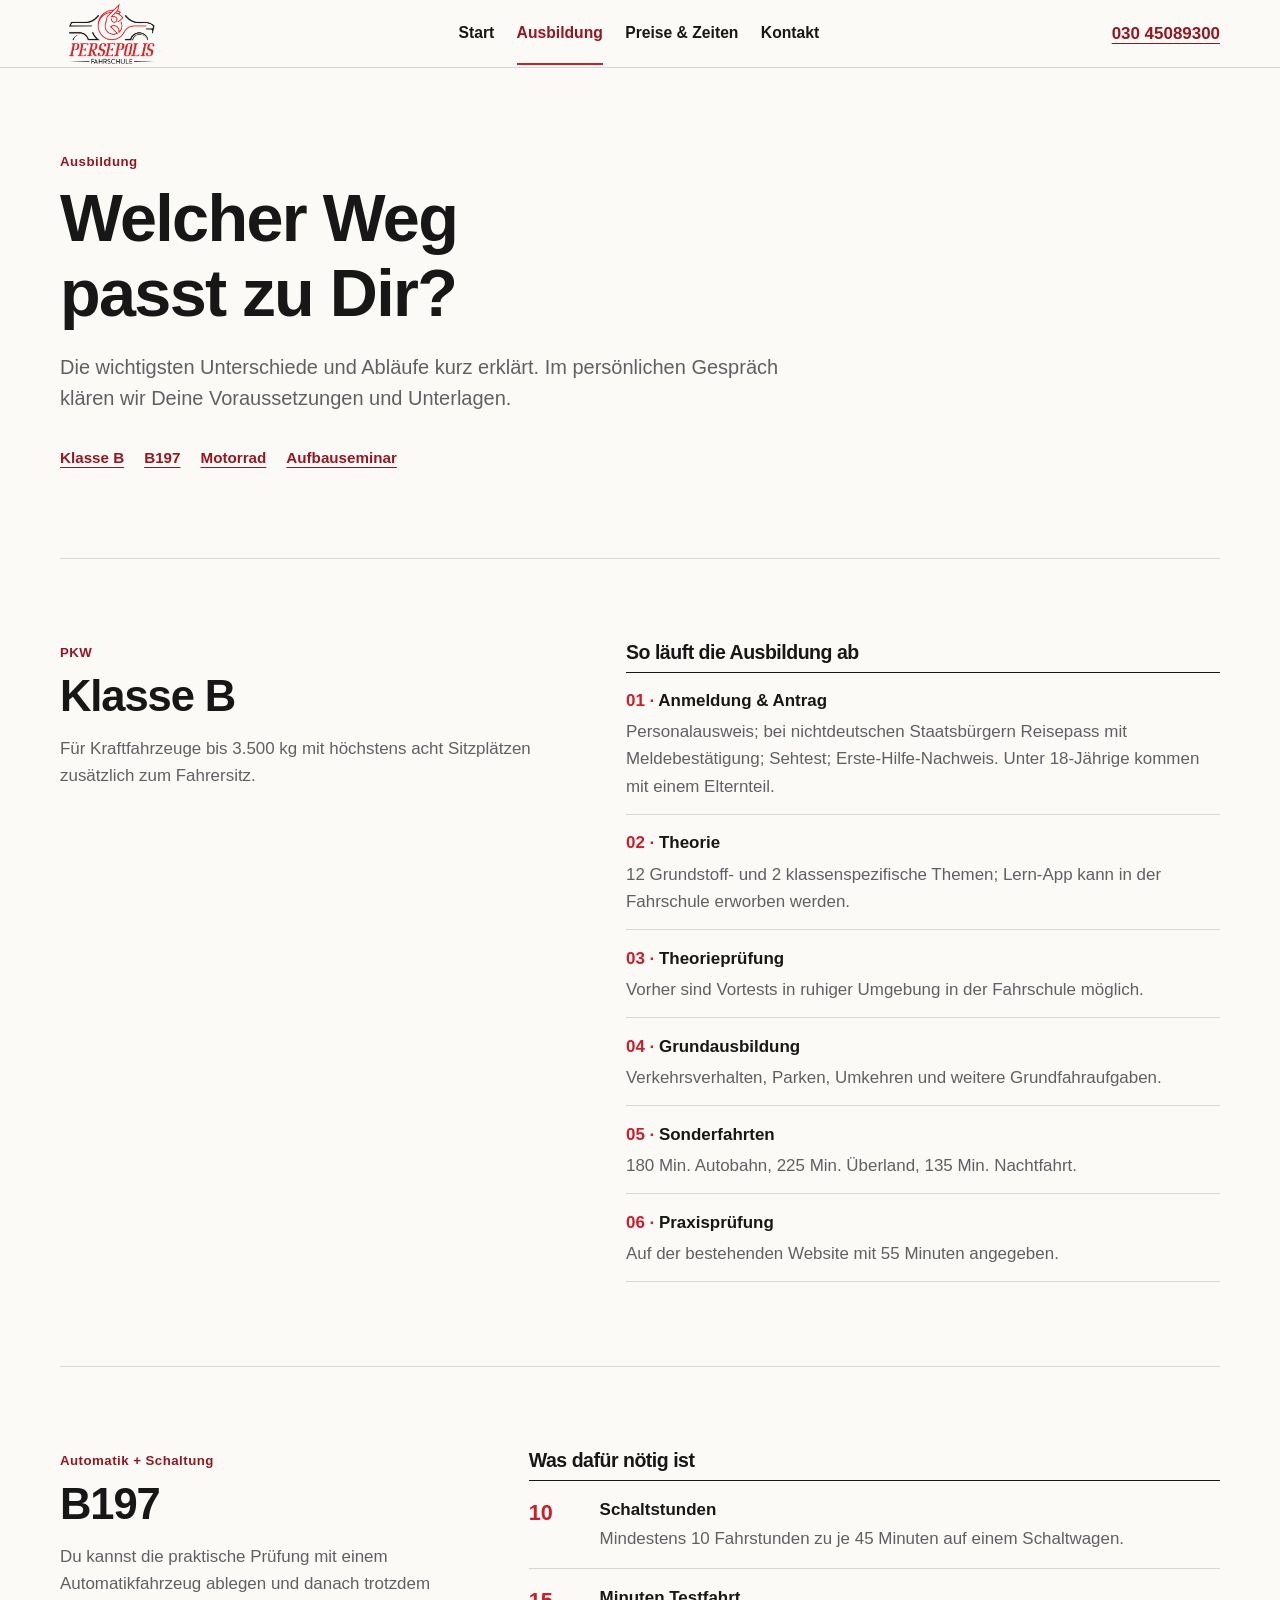
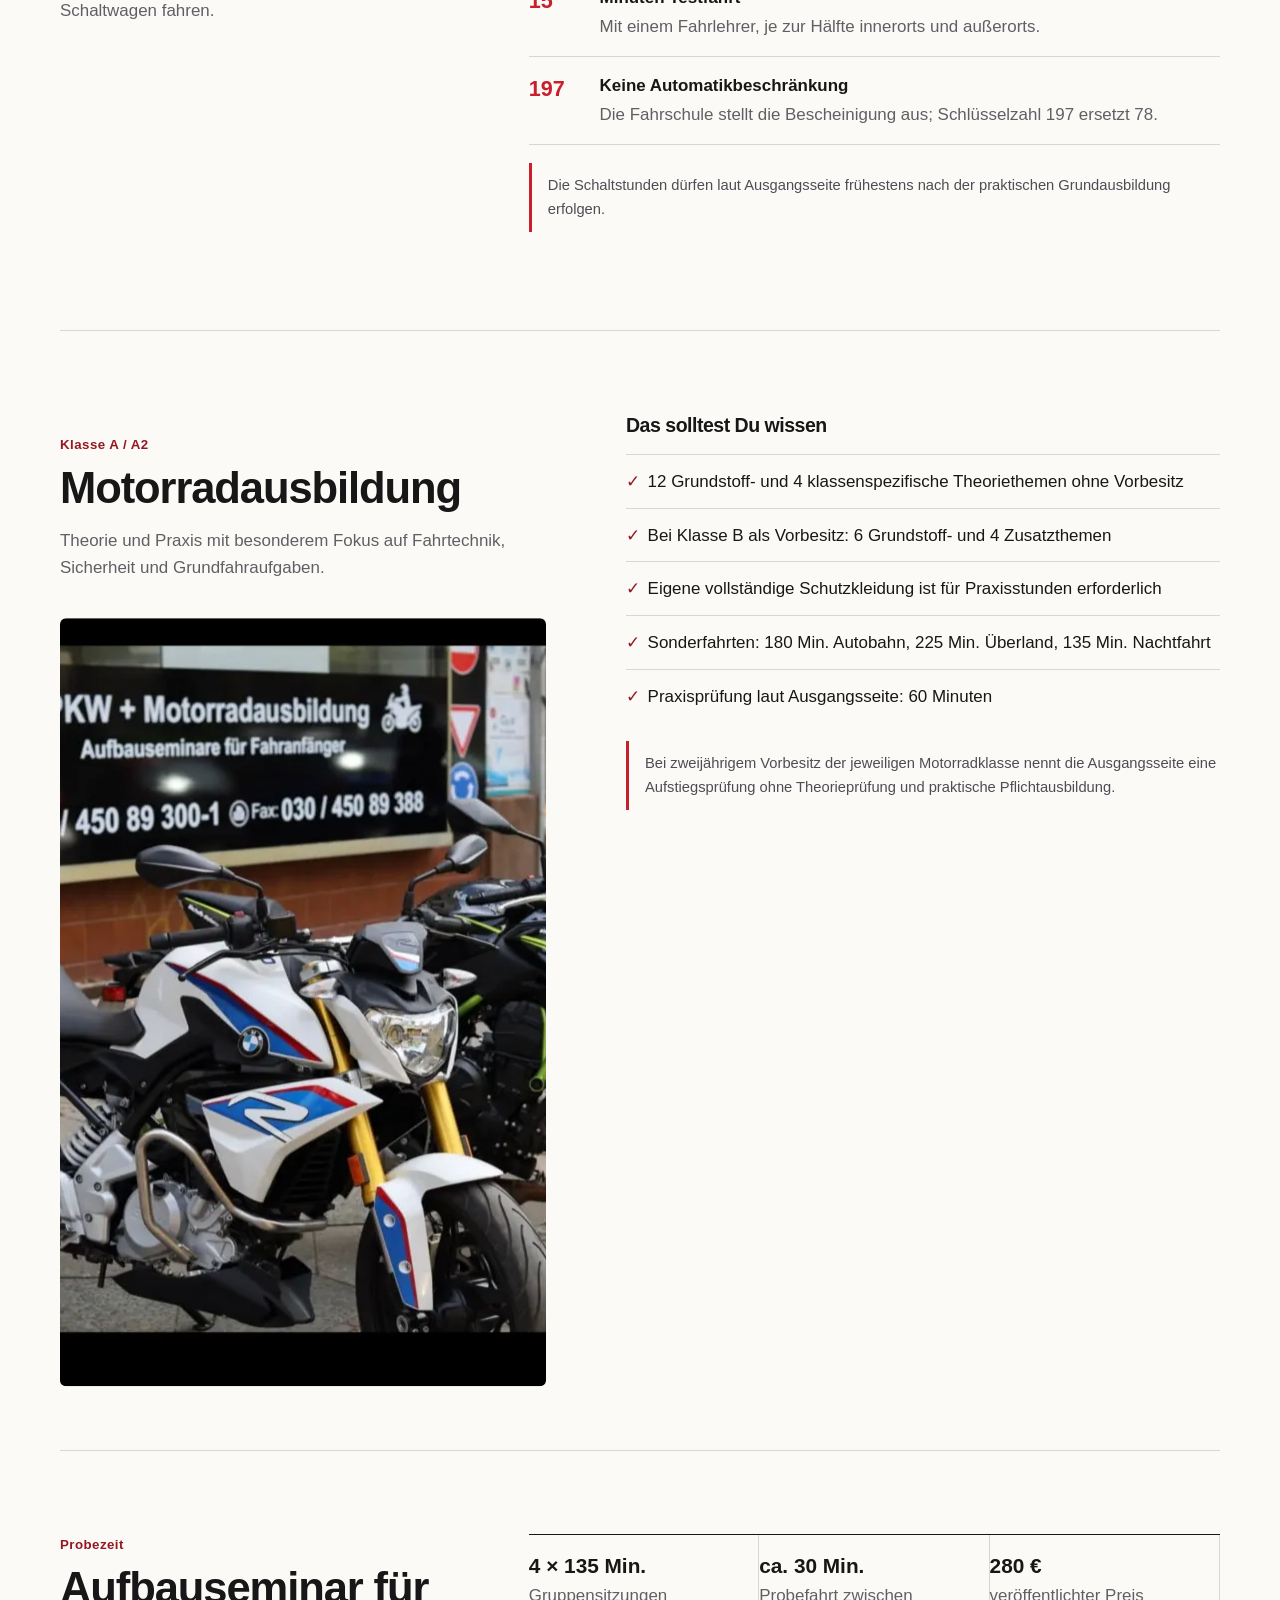
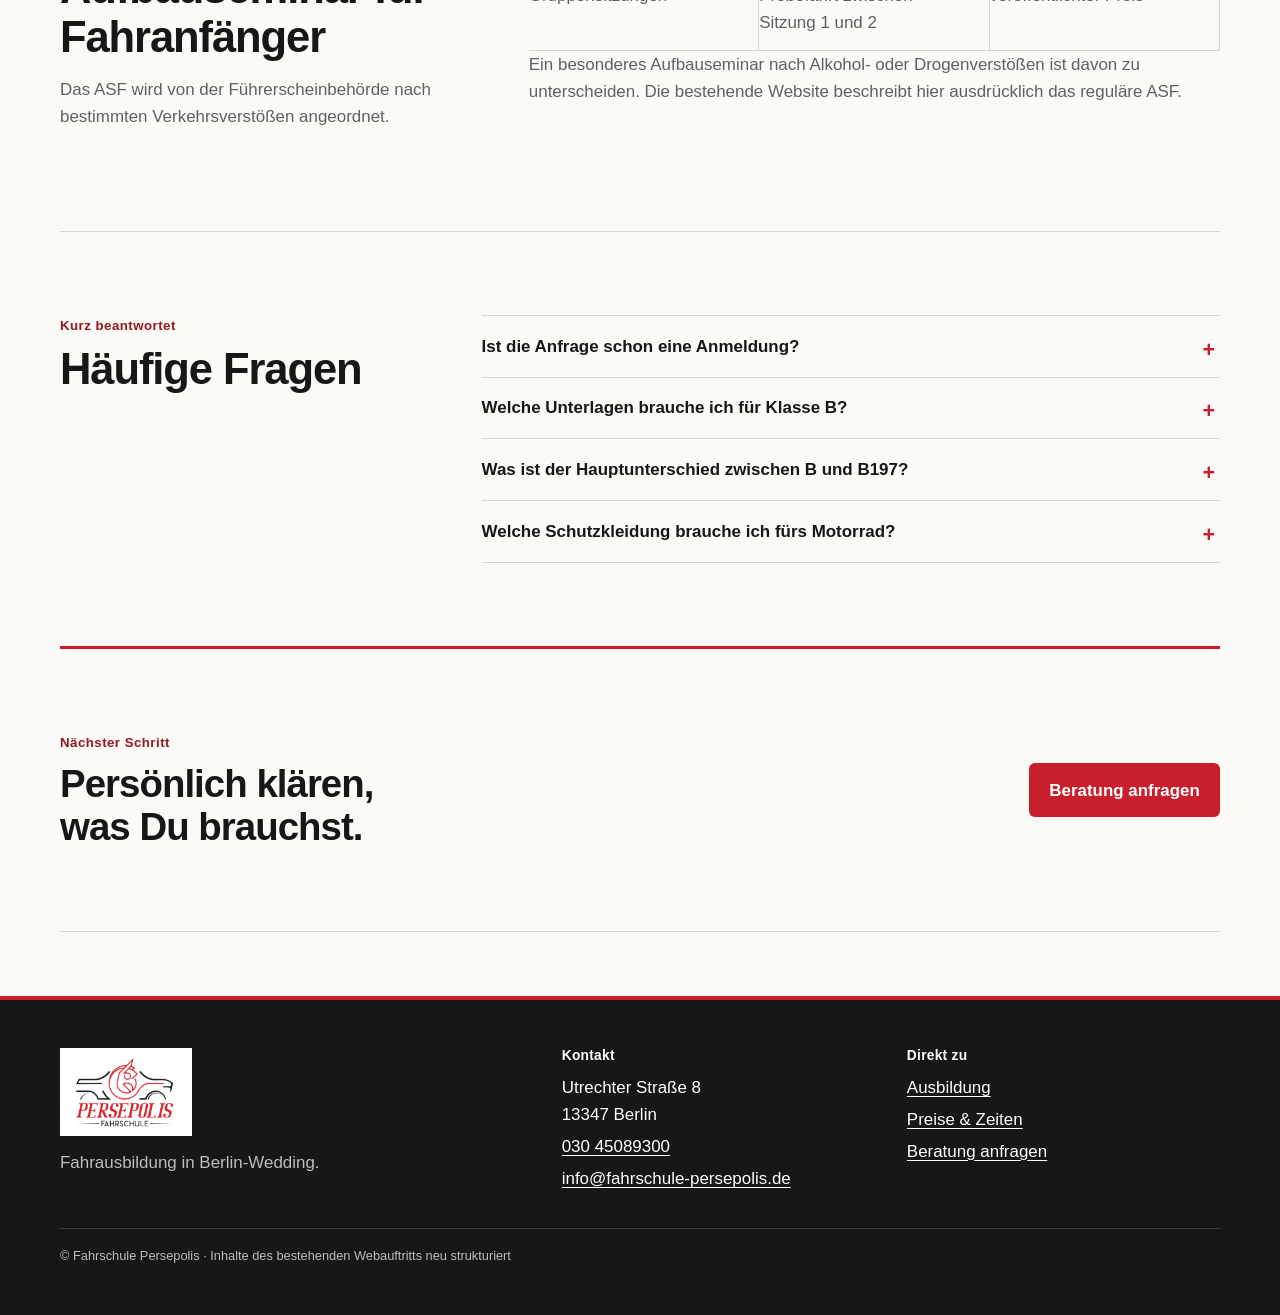
==== angebote.html @ 80198fd5 "Redesign Fahrschule Persepolis website" ====
<!doctype html>
<html lang="de">
<head>
  <meta charset="utf-8"><meta name="viewport" content="width=device-width, initial-scale=1"><meta name="description" content="Ausbildung der Fahrschule Persepolis: Klasse B, B197, Motorrad und Aufbauseminar."><title>Ausbildung | Fahrschule Persepolis</title>
  <link rel="icon" type="image/svg+xml" href="data:image/svg+xml,%3Csvg xmlns='http://www.w3.org/2000/svg' viewBox='0 0 64 64'%3E%3Crect width='64' height='64' rx='14' fill='%23e4212d'/%3E%3Cpath d='M13 38h38l-5-14H21l-8 14Zm5 0v8m28-8v8' fill='none' stroke='white' stroke-width='5' stroke-linecap='round'/%3E%3C/svg%3E"><link rel="stylesheet" href="styles.css"><script src="script.js" defer></script>
</head>
<body><a class="skip-link" href="#main">Zum Inhalt springen</a>
  <header class="site-header"><div class="nav-wrap"><a class="brand" href="index.html" aria-label="Startseite"><img src="assets/logo.png" alt="Fahrschule Persepolis"></a><button class="menu-button" type="button" aria-expanded="false" aria-controls="site-nav"><span>Menü</span><span class="menu-icon" aria-hidden="true"></span></button><nav id="site-nav" class="site-nav" aria-label="Hauptnavigation"><a href="index.html">Start</a><a aria-current="page" href="angebote.html">Ausbildung</a><a href="preise.html">Preise & Zeiten</a><a href="kontakt.html">Kontakt</a></nav><a class="header-call" href="tel:+493045089300">030 45089300</a></div></header>
  <main id="main">
    <section class="page-hero section"><p class="eyebrow">Ausbildung</p><h1>Welcher Weg passt zu Dir?</h1><p class="lead">Die wichtigsten Unterschiede und Abläufe kurz erklärt. Im persönlichen Gespräch klären wir Deine Voraussetzungen und Unterlagen.</p><nav class="anchor-nav" aria-label="Bereiche auf dieser Seite"><a href="#klasse-b">Klasse B</a><a href="#b197">B197</a><a href="#motorrad">Motorrad</a><a href="#asf">Aufbauseminar</a></nav></section>

    <section class="section service-section" id="klasse-b">
      <div class="service-title"><p class="eyebrow">PKW</p><h2>Klasse B</h2><p>Für Kraftfahrzeuge bis 3.500 kg mit höchstens acht Sitzplätzen zusätzlich zum Fahrersitz.</p></div>
      <div class="service-body"><h3>So läuft die Ausbildung ab</h3><ol class="detail-steps"><li><strong>Anmeldung & Antrag</strong><span>Personalausweis; bei nichtdeutschen Staatsbürgern Reisepass mit Meldebestätigung; Sehtest; Erste-Hilfe-Nachweis. Unter 18-Jährige kommen mit einem Elternteil.</span></li><li><strong>Theorie</strong><span>12 Grundstoff- und 2 klassenspezifische Themen; Lern-App kann in der Fahrschule erworben werden.</span></li><li><strong>Theorieprüfung</strong><span>Vorher sind Vortests in ruhiger Umgebung in der Fahrschule möglich.</span></li><li><strong>Grundausbildung</strong><span>Verkehrsverhalten, Parken, Umkehren und weitere Grundfahraufgaben.</span></li><li><strong>Sonderfahrten</strong><span>180 Min. Autobahn, 225 Min. Überland, 135 Min. Nachtfahrt.</span></li><li><strong>Praxisprüfung</strong><span>Auf der bestehenden Website mit 55 Minuten angegeben.</span></li></ol></div>
    </section>

    <section class="section service-section alt" id="b197">
      <div class="service-title"><p class="eyebrow">Automatik + Schaltung</p><h2>B197</h2><p>Du kannst die praktische Prüfung mit einem Automatikfahrzeug ablegen und danach trotzdem Schaltwagen fahren.</p></div>
      <div class="service-body"><h3>Was dafür nötig ist</h3><ul class="fact-list"><li><span>10</span><div><strong>Schaltstunden</strong><p>Mindestens 10 Fahrstunden zu je 45 Minuten auf einem Schaltwagen.</p></div></li><li><span>15</span><div><strong>Minuten Testfahrt</strong><p>Mit einem Fahrlehrer, je zur Hälfte innerorts und außerorts.</p></div></li><li><span>197</span><div><strong>Keine Automatikbeschränkung</strong><p>Die Fahrschule stellt die Bescheinigung aus; Schlüsselzahl 197 ersetzt 78.</p></div></li></ul><p class="notice">Die Schaltstunden dürfen laut Ausgangsseite frühestens nach der praktischen Grundausbildung erfolgen.</p></div>
    </section>

    <section class="section service-section" id="motorrad">
      <div class="service-title media-title"><div><p class="eyebrow">Klasse A / A2</p><h2>Motorradausbildung</h2><p>Theorie und Praxis mit besonderem Fokus auf Fahrtechnik, Sicherheit und Grundfahraufgaben.</p></div><img src="assets/motorraeder.webp" alt="Schulungsmotorräder vor der Fahrschule Persepolis" width="768" height="768" loading="lazy"></div>
      <div class="service-body"><h3>Das solltest Du wissen</h3><ul class="check-list large"><li>12 Grundstoff- und 4 klassenspezifische Theoriethemen ohne Vorbesitz</li><li>Bei Klasse B als Vorbesitz: 6 Grundstoff- und 4 Zusatzthemen</li><li>Eigene vollständige Schutzkleidung ist für Praxisstunden erforderlich</li><li>Sonderfahrten: 180 Min. Autobahn, 225 Min. Überland, 135 Min. Nachtfahrt</li><li>Praxisprüfung laut Ausgangsseite: 60 Minuten</li></ul><p class="notice">Bei zweijährigem Vorbesitz der jeweiligen Motorradklasse nennt die Ausgangsseite eine Aufstiegsprüfung ohne Theorieprüfung und praktische Pflichtausbildung.</p></div>
    </section>

    <section class="section service-section alt" id="asf">
      <div class="service-title"><p class="eyebrow">Probezeit</p><h2>Aufbauseminar für Fahranfänger</h2><p>Das ASF wird von der Führerscheinbehörde nach bestimmten Verkehrsverstößen angeordnet.</p></div>
      <div class="service-body"><div class="stat-row"><div><strong>4 × 135 Min.</strong><span>Gruppensitzungen</span></div><div><strong>ca. 30 Min.</strong><span>Probefahrt zwischen Sitzung 1 und 2</span></div><div><strong>280 €</strong><span>veröffentlichter Preis</span></div></div><p>Ein besonderes Aufbauseminar nach Alkohol- oder Drogenverstößen ist davon zu unterscheiden. Die bestehende Website beschreibt hier ausdrücklich das reguläre ASF.</p></div>
    </section>

    <section class="section faq-section" aria-labelledby="faq-title"><div class="section-heading"><p class="eyebrow">Kurz beantwortet</p><h2 id="faq-title">Häufige Fragen</h2></div><div class="faq-list"><details><summary>Ist die Anfrage schon eine Anmeldung?</summary><p>Nein. Über das Formular sendest Du zunächst eine Beratungsanfrage. Für die Anmeldung bittet die Fahrschule laut bestehender Website um einen persönlichen Besuch mit den erforderlichen Unterlagen.</p></details><details><summary>Welche Unterlagen brauche ich für Klasse B?</summary><p>Personalausweis; bei nichtdeutschen Staatsbürgern Reisepass mit Meldebestätigung; Sehtest und Erste-Hilfe-Nachweis. Unter 18-Jährige sollen von einem Elternteil begleitet werden.</p></details><details><summary>Was ist der Hauptunterschied zwischen B und B197?</summary><p>Bei B197 kann die praktische Prüfung auf Automatik stattfinden. Mit den vorgeschriebenen Schaltstunden und der Testfahrt darfst Du danach auch Schaltwagen fahren.</p></details><details><summary>Welche Schutzkleidung brauche ich fürs Motorrad?</summary><p>Helm, Motorradjacke und Motorradhose mit Protektoren, Motorradhandschuhe und Motorradschuhe. Ohne Schutzkleidung findet laut Fahrschule keine praktische Stunde statt.</p></details></div></section>
    <section class="section simple-cta"><div><p class="eyebrow">Nächster Schritt</p><h2>Persönlich klären, was Du brauchst.</h2></div><a class="button button-primary" href="kontakt.html#anfrage">Beratung anfragen</a></section>
  </main>
  <footer class="site-footer"><div class="footer-grid"><div><img src="assets/logo.png" alt="Fahrschule Persepolis"><p>Fahrausbildung in Berlin-Wedding.</p></div><div><h2>Kontakt</h2><address>Utrechter Straße 8<br>13347 Berlin</address><a href="tel:+493045089300">030 45089300</a><a href="mailto:info@fahrschule-persepolis.de">info@fahrschule-persepolis.de</a></div><div><h2>Direkt zu</h2><a href="angebote.html">Ausbildung</a><a href="preise.html">Preise & Zeiten</a><a href="kontakt.html#anfrage">Beratung anfragen</a></div></div><p class="footer-note">© Fahrschule Persepolis · Inhalte des bestehenden Webauftritts neu strukturiert</p></footer><div class="mobile-actions"><a href="tel:+493045089300">Anrufen</a><a href="kontakt.html#anfrage">Anfrage</a></div>
</body></html>
---- styles.css ----
:root {
  --red: #c91f2c;
  --red-dark: #941722;
  --ink: #171717;
  --muted: #606064;
  --line: #d9d7d3;
  --soft: #f5f3ef;
  --warm: #fbfaf7;
  --white: #fff;
  --max: 1160px;
}

* { box-sizing: border-box; }
html { scroll-behavior: smooth; scroll-padding-top: 88px; }
body { margin: 0; color: var(--ink); background: var(--warm); font-family: "Helvetica Neue", Helvetica, Arial, system-ui, sans-serif; font-size: 1.06rem; line-height: 1.6; -webkit-font-smoothing: antialiased; }
img { max-width: 100%; display: block; }
a { color: inherit; }
button, input, select, textarea { font: inherit; }
button, a, input, select, textarea { -webkit-tap-highlight-color: transparent; }
:focus-visible { outline: 3px solid #165fc0; outline-offset: 4px; }
h1, h2, h3, p { margin-top: 0; }
h1, h2, h3 { color: var(--ink); line-height: 1.12; letter-spacing: -.025em; }
h1 { max-width: 13ch; margin-bottom: 1.35rem; font-size: clamp(2.6rem, 5.2vw, 4.65rem); font-weight: 750; }
h2 { margin-bottom: .9rem; font-size: clamp(2rem, 3.4vw, 3.1rem); font-weight: 720; }
h3 { margin-bottom: .5rem; font-size: 1.22rem; font-weight: 720; }
p { color: var(--muted); }
address { font-style: normal; }

.skip-link { position: fixed; top: .5rem; left: .5rem; z-index: 1000; padding: .7rem 1rem; color: #fff; background: var(--ink); transform: translateY(-150%); }
.skip-link:focus { transform: translateY(0); }
.section { width: min(var(--max), calc(100% - 2rem)); margin-inline: auto; padding-block: 4.5rem; }
.compact-section { padding-top: 2.5rem; }
.eyebrow { margin-bottom: .55rem; color: var(--red-dark); font-size: .83rem; font-weight: 750; letter-spacing: .035em; }
.lead { max-width: 65ch; font-size: clamp(1.08rem, 1.6vw, 1.25rem); line-height: 1.58; }
.section-heading { margin-bottom: 1.7rem; }
.section-heading h2 { max-width: 17ch; }
.split-heading { display: grid; gap: .8rem; }
.split-heading > p { max-width: 58ch; align-self: end; }

.site-header { position: sticky; top: 0; z-index: 100; background: rgba(251,250,247,.97); border-bottom: 1px solid var(--line); }
.nav-wrap { width: min(var(--max), calc(100% - 2rem)); min-height: 64px; margin-inline: auto; display: flex; align-items: center; justify-content: space-between; gap: 1rem; }
.brand img { width: 106px; height: auto; }
.menu-button { min-height: 42px; padding: 0 .8rem; display: inline-flex; align-items: center; gap: .6rem; color: var(--ink); background: transparent; border: 1px solid var(--line); border-radius: 4px; font-weight: 700; cursor: pointer; }
.menu-icon, .menu-icon::before, .menu-icon::after { width: 17px; height: 2px; display: block; background: currentColor; content: ""; transition: .2s ease; }
.menu-icon::before { transform: translateY(-5px); }
.menu-icon::after { transform: translateY(3px); }
.menu-button[aria-expanded="true"] .menu-icon { background: transparent; }
.menu-button[aria-expanded="true"] .menu-icon::before { transform: rotate(45deg); }
.menu-button[aria-expanded="true"] .menu-icon::after { transform: rotate(-45deg) translateY(-2px); }
.site-nav { position: absolute; top: 64px; left: 0; right: 0; display: none; padding: .5rem 1rem .8rem; background: var(--warm); border-bottom: 1px solid var(--line); }
.site-nav.is-open { display: grid; }
.site-nav a { min-height: 44px; padding: .65rem 0; display: flex; align-items: center; text-decoration: none; font-size: .98rem; font-weight: 650; border-bottom: 1px solid var(--line); }
.site-nav a:hover, .site-nav a[aria-current="page"] { color: var(--red-dark); }
.header-call { display: none; }

.button { min-height: 48px; padding: .78rem 1.2rem; display: inline-flex; align-items: center; justify-content: center; border: 1px solid transparent; border-radius: 6px; text-decoration: none; font-weight: 750; cursor: pointer; transition: background .18s, border-color .18s; }
.button-primary { color: #fff; background: var(--red); }
.button-primary:hover { background: var(--red-dark); }
.button-secondary { padding-inline: .2rem; background: transparent; border: 0; border-bottom: 1px solid var(--ink); border-radius: 0; }
.button-secondary:hover { color: var(--red-dark); border-color: var(--red-dark); }
.button-light { color: #fff; background: var(--red); }

.hero { padding-top: 3.2rem; padding-bottom: 4rem; display: grid; gap: 2rem; }
.hero-copy { align-self: center; }
.hero-actions { display: flex; flex-wrap: wrap; align-items: center; gap: 1rem; margin: 1.6rem 0 2.15rem; }
.quick-facts { margin: 0; display: grid; border-top: 1px solid var(--line); }
.quick-facts > div { padding: .85rem 0; display: grid; grid-template-columns: 90px 1fr; border-bottom: 1px solid var(--line); }
.quick-facts dt { color: var(--muted); font-size: .76rem; font-weight: 750; }
.quick-facts dd { margin: 0; font-weight: 680; }
.quick-facts small { margin-top: .15rem; display: block; color: var(--muted); font-weight: 450; }
.hero-media { margin: 0; position: relative; }
.hero-media img { width: 100%; height: 100%; min-height: 360px; max-height: 600px; object-fit: cover; border-radius: 6px; }
.hero-media figcaption { margin-top: .55rem; color: var(--muted); font-size: .82rem; }

.offer-grid { display: grid; border-top: 1px solid var(--ink); }
.offer-card { min-height: 190px; padding: 1.25rem 0; display: grid; grid-template-columns: 52px 1fr; grid-template-rows: auto 1fr auto; column-gap: 1rem; color: var(--ink); border-bottom: 1px solid var(--line); text-decoration: none; }
.offer-card:hover h3, .offer-card:hover .text-link { color: var(--red-dark); }
.offer-card.featured { background: transparent; }
.offer-index { grid-row: 1 / 4; color: var(--red); font-size: 1.15rem; font-weight: 800; }
.offer-card h3 { margin-top: -.1rem; }
.offer-card p { max-width: 31ch; margin-bottom: 1.1rem; }
.text-link { width: fit-content; font-size: .92rem; font-weight: 700; text-decoration: underline; text-underline-offset: 4px; }

.process-section { border-top: 1px solid var(--line); }
.process-list { padding: 0; margin: 0 0 1.7rem; display: grid; list-style: none; border-top: 1px solid var(--ink); }
.process-list li { padding: 1.25rem 0; display: grid; grid-template-columns: 48px 1fr; gap: .75rem; border-bottom: 1px solid var(--line); }
.process-list li > span { color: var(--red); font-size: .92rem; font-weight: 800; }
.process-list h3 { margin-bottom: .3rem; }
.process-list p { max-width: 35ch; margin: 0; }
.inline-button { display: inline-flex; font-weight: 700; text-underline-offset: 5px; }

.compare-section { display: grid; gap: 2rem; border-top: 1px solid var(--ink); border-bottom: 1px solid var(--line); }
.compare-intro h2 { max-width: 13ch; }
.compare-cards { display: grid; border-top: 1px solid var(--line); }
.compare-cards article { padding: 1.25rem 0; border-bottom: 1px solid var(--line); }
.compare-cards article + article { border-top: 2px solid var(--red); }
.pill { margin-bottom: .8rem; color: var(--ink); font-size: .83rem; font-weight: 800; }
.pill.red { color: var(--red-dark); }
.check-list { padding: 0; margin: 1.1rem 0 0; list-style: none; }
.check-list li { position: relative; padding: .55rem 0 .55rem 1.35rem; border-top: 1px solid var(--line); }
.check-list li::before { content: "✓"; position: absolute; left: 0; color: var(--red-dark); font-weight: 800; }

.info-band { margin-bottom: 4rem; padding-top: 2.4rem; padding-bottom: 2.4rem; display: grid; gap: 1.5rem; border-top: 3px solid var(--red); border-bottom: 1px solid var(--line); }
.info-band h2 { max-width: 13ch; }
.info-band p { max-width: 48ch; }
.schedule-preview div { padding: .3rem 0 .8rem; border-bottom: 1px solid var(--line); }
.schedule-preview span, .schedule-preview small { display: block; color: var(--muted); }
.schedule-preview strong { display: block; font-size: 1.3rem; }

.page-hero { padding-top: 3.4rem; padding-bottom: 2.6rem; border-bottom: 1px solid var(--line); }
.page-hero h1 { max-width: 15ch; }
.anchor-nav { display: flex; flex-wrap: wrap; gap: .3rem 1.25rem; margin-top: 1.7rem; }
.anchor-nav a { padding: .25rem 0; color: var(--red-dark); font-size: .95rem; font-weight: 680; text-decoration: underline; text-underline-offset: 4px; }
.service-section { display: grid; gap: 2rem; border-bottom: 1px solid var(--line); }
.service-section.alt { width: min(var(--max), calc(100% - 2rem)); background: transparent; border-bottom: 1px solid var(--line); }
.service-title > p:not(.eyebrow), .media-title p { max-width: 52ch; }
.service-body { min-width: 0; }
.detail-steps { padding: 0; margin: 0; list-style: none; counter-reset: steps; border-top: 1px solid var(--ink); }
.detail-steps li { padding: .9rem 0; display: grid; gap: .25rem; border-bottom: 1px solid var(--line); counter-increment: steps; }
.detail-steps strong::before { content: counter(steps, decimal-leading-zero) " · "; color: var(--red); }
.detail-steps span { color: var(--muted); }
.fact-list { padding: 0; margin: 0; list-style: none; border-top: 1px solid var(--ink); }
.fact-list li { padding: .95rem 0; display: grid; grid-template-columns: 58px 1fr; gap: .8rem; border-bottom: 1px solid var(--line); }
.fact-list li > span { color: var(--red); font-size: 1.35rem; font-weight: 800; }
.fact-list p { margin: .15rem 0 0; }
.notice { padding: .7rem 0 .7rem 1rem; margin-top: 1.15rem; color: #4d4d53; border-left: 3px solid var(--red); font-size: .92rem; }
.media-title { display: grid; gap: 1.25rem; }
.media-title img { width: 100%; max-width: 520px; aspect-ratio: 4 / 3; object-fit: cover; border-radius: 6px; }
.check-list.large li { padding-top: .8rem; padding-bottom: .8rem; }
.stat-row { display: grid; border-top: 1px solid var(--ink); }
.stat-row > div { padding: .85rem 0; border-bottom: 1px solid var(--line); }
.stat-row strong, .stat-row span { display: block; }
.stat-row strong { font-size: 1.3rem; }
.stat-row span { color: var(--muted); }
.faq-section { display: grid; gap: 1.5rem; }
.faq-list details { border-top: 1px solid var(--line); }
.faq-list details:last-child { border-bottom: 1px solid var(--line); }
.faq-list summary { padding: 1.05rem 2.2rem 1.05rem 0; position: relative; cursor: pointer; font-weight: 720; list-style: none; }
.faq-list summary::-webkit-details-marker { display: none; }
.faq-list summary::after { content: "+"; position: absolute; right: .3rem; color: var(--red); font-size: 1.35rem; }
.faq-list details[open] summary::after { content: "–"; }
.faq-list details p { max-width: 65ch; padding: 0 0 1.05rem; margin: 0; }
.simple-cta { margin-bottom: 4rem; padding-top: 2.3rem; padding-bottom: 2.3rem; display: flex; flex-direction: column; align-items: flex-start; gap: 1rem; border-top: 3px solid var(--red); border-bottom: 1px solid var(--line); }
.simple-cta h2 { max-width: 16ch; margin-bottom: 0; font-size: clamp(1.8rem, 3vw, 2.65rem); }

.verification-banner { margin-top: 1.6rem; padding: 1rem 0 1rem 1rem; display: grid; gap: .25rem; color: #4c3512; border-left: 3px solid #bd8123; }
.verification-banner span { color: #684f27; }
.price-table { border-top: 1px solid var(--ink); }
.price-row { padding: .9rem 0; display: grid; gap: .55rem; border-bottom: 1px solid var(--line); }
.price-row > span { display: flex; justify-content: space-between; gap: 1rem; }
.price-row > span::before { content: attr(data-label); color: var(--muted); font-size: .74rem; font-weight: 700; }
.price-row > span:first-child { display: block; }
.price-row > span:first-child::before { display: none; }
.price-row strong, .price-row small { display: block; }
.price-row small { color: var(--muted); }
.price-head { display: none; }
.external-fees { width: 100%; max-width: none; padding-inline: max(1rem, calc((100% - var(--max)) / 2)); color: #fff; background: #202020; }
.external-fees h2, .external-fees h3 { color: #fff; }
.external-fees p { color: #c5c5c5; }
.fee-grid { display: grid; border-top: 1px solid #5b5b5b; }
.fee-grid article { padding: 1.05rem 0; border-bottom: 1px solid #4b4b4b; }
.fee-grid span { color: #b7b7b7; font-size: .78rem; font-weight: 700; }
.fee-grid h3 { margin: .4rem 0 1rem; font-size: 1.03rem; letter-spacing: -.01em; }
.fee-grid strong { font-size: 1.5rem; }
.schedule-grid { display: grid; gap: 2rem; }
.schedule-grid article { border-top: 1px solid var(--ink); }
.schedule-grid dl { margin: 0; }
.schedule-grid dl div { padding: .65rem 0; display: flex; justify-content: space-between; gap: 1rem; border-bottom: 1px solid var(--line); }
.schedule-grid dt { font-weight: 680; }
.schedule-grid dd { margin: 0; color: var(--muted); }

.contact-layout { display: grid; gap: 3rem; }
.contact-details h2 { max-width: 13ch; }
.contact-card { padding: .9rem 0; display: grid; gap: .2rem; border-top: 1px solid var(--line); }
.contact-card > span { color: var(--muted); font-size: .76rem; font-weight: 700; }
.contact-card a { width: fit-content; font-weight: 680; text-underline-offset: 4px; }
.contact-card small { color: var(--muted); }
.contact-big { font-size: 1.25rem; }
.contact-image { margin-top: 1.15rem; width: 100%; aspect-ratio: 3 / 2; object-fit: cover; border-radius: 6px; }
.form-panel { padding: 1.5rem; background: var(--soft); border-top: 3px solid var(--red); }
.form-panel > p:not(.eyebrow) { max-width: 52ch; }
.form-field { margin-bottom: .9rem; }
.form-field label { margin-bottom: .3rem; display: block; font-weight: 680; }
.form-field label span { color: var(--muted); font-weight: 450; }
.form-field input, .form-field select, .form-field textarea { width: 100%; min-height: 48px; padding: .75rem .8rem; color: var(--ink); background: #fff; border: 1px solid #aeadab; border-radius: 3px; }
.form-field textarea { resize: vertical; }
.consent { margin: 1rem 0 1.15rem; display: grid; grid-template-columns: 22px 1fr; gap: .6rem; color: var(--muted); font-size: .9rem; }
.consent input { width: 20px; height: 20px; margin: .1rem 0 0; }
.form-panel .button { width: 100%; }
.form-status { min-height: 1.5em; margin: .65rem 0 0; }
.visit-strip { margin-bottom: 4rem; padding-top: 1.5rem; padding-bottom: 1.5rem; display: grid; gap: 1rem; border-top: 1px solid var(--ink); border-bottom: 1px solid var(--line); }
.visit-strip span, .visit-strip strong { display: block; }
.visit-strip span { color: var(--muted); font-size: .78rem; }
.visit-strip a { align-self: center; color: var(--red-dark); font-weight: 700; text-underline-offset: 4px; }

.site-footer { padding: 3rem max(1rem, calc((100% - var(--max)) / 2)) 6.5rem; color: #fff; background: var(--ink); border-top: 4px solid var(--red); }
.site-footer p { color: #bdbdbd; }
.footer-grid { display: grid; gap: 2rem; }
.footer-grid img { width: 132px; margin-bottom: .8rem; padding: .35rem; background: #fff; }
.footer-grid h2 { margin-bottom: .65rem; color: #fff; font-size: .86rem; letter-spacing: .02em; }
.footer-grid a { width: fit-content; margin-top: .3rem; display: block; text-underline-offset: 3px; }
.footer-note { margin: 2.2rem 0 0; padding-top: 1.1rem; border-top: 1px solid #3c3c3c; font-size: .8rem; }
.mobile-actions { position: fixed; z-index: 90; right: .65rem; bottom: .65rem; left: .65rem; display: grid; grid-template-columns: 1fr 1fr; background: var(--ink); border: 1px solid #353535; }
.mobile-actions a { min-height: 48px; display: grid; place-items: center; color: #fff; text-decoration: none; font-weight: 750; }
.mobile-actions a:last-child { background: var(--red); }

@media (min-width: 680px) {
  .section { width: min(var(--max), calc(100% - 3rem)); padding-block: 5.2rem; }
  .nav-wrap { width: min(var(--max), calc(100% - 3rem)); }
  .hero { grid-template-columns: .92fr 1.08fr; gap: 3rem; padding-top: 4rem; }
  .hero-media { margin-top: 2.25rem; margin-bottom: -1rem; }
  .quick-facts { grid-template-columns: repeat(3, 1fr); }
  .quick-facts > div { padding: .9rem 1rem; display: block; border-right: 1px solid var(--line); }
  .quick-facts > div:first-child { padding-left: 0; }
  .quick-facts > div:last-child { border-right: 0; }
  .quick-facts dt { margin-bottom: .35rem; }
  .offer-grid { grid-template-columns: 1fr 1fr; }
  .offer-card { padding: 1.4rem; border-right: 1px solid var(--line); }
  .offer-card:nth-child(even) { border-right: 0; }
  .offer-card.featured { border-top: 3px solid var(--red); padding-top: calc(1.4rem - 2px); }
  .process-list { grid-template-columns: repeat(2, 1fr); column-gap: 2.2rem; }
  .compare-cards { grid-template-columns: 1fr 1fr; }
  .compare-cards article { padding: 1.3rem; }
  .compare-cards article + article { border-top: 0; border-left: 2px solid var(--red); }
  .info-band { grid-template-columns: 1.2fr .8fr; }
  .info-band .button { width: fit-content; }
  .stat-row { grid-template-columns: repeat(3, 1fr); }
  .stat-row > div { padding-right: 1rem; border-right: 1px solid var(--line); }
  .faq-section { grid-template-columns: .7fr 1.3fr; }
  .simple-cta { flex-direction: row; align-items: center; justify-content: space-between; }
  .fee-grid { grid-template-columns: repeat(2, 1fr); column-gap: 2rem; }
  .schedule-grid { grid-template-columns: 1fr 1fr; }
  .contact-layout { grid-template-columns: .85fr 1.15fr; align-items: start; }
  .form-panel { padding: 2rem; }
  .visit-strip { grid-template-columns: 1fr 1fr auto; }
  .footer-grid { grid-template-columns: 1.5fr 1fr 1fr; }
}

@media (min-width: 960px) {
  .menu-button { display: none; }
  .site-nav { position: static; display: flex; gap: 1.4rem; padding: 0; background: transparent; border: 0; }
  .site-nav a { min-height: 64px; padding: 1px 0 0; border: 0; border-bottom: 2px solid transparent; }
  .site-nav a:hover, .site-nav a[aria-current="page"] { border-bottom-color: var(--red); }
  .header-call { display: inline-flex; color: var(--red-dark); text-underline-offset: 4px; font-weight: 750; }
  .hero { min-height: 650px; }
  .split-heading { grid-template-columns: 1.15fr .85fr; }
  .offer-grid { grid-template-columns: repeat(4, 1fr); }
  .offer-card { grid-template-columns: 1fr; grid-template-rows: auto auto 1fr auto; }
  .offer-card:nth-child(even) { border-right: 1px solid var(--line); }
  .offer-card:last-child { border-right: 0; }
  .offer-index { grid-row: auto; margin-bottom: 1.25rem; }
  .process-list { grid-template-columns: repeat(3, 1fr); }
  .compare-section { grid-template-columns: .82fr 1.18fr; align-items: start; gap: 4.5rem; }
  .info-band { grid-template-columns: 1.15fr .85fr auto; align-items: center; }
  .service-section { grid-template-columns: .72fr 1.28fr; gap: 5rem; }
  .service-section:nth-of-type(even) { grid-template-columns: .9fr 1.1fr; }
  .media-title { transform: translateY(1.2rem); }
  .price-row { padding: 0; grid-template-columns: 2fr .8fr .8fr .8fr; gap: 0; }
  .price-row > span { min-height: 70px; padding: .85rem 1rem; align-items: center; justify-content: flex-start; border-right: 1px solid var(--line); }
  .price-row > span:last-child { border-right: 0; }
  .price-row > span::before { display: none; }
  .price-head { display: grid; color: #fff; background: var(--ink); font-weight: 700; }
  .price-head > span { min-height: 50px; }
  .fee-grid { grid-template-columns: repeat(5, 1fr); gap: 0; }
  .fee-grid article { padding-right: 1rem; border-right: 1px solid #4b4b4b; }
  .mobile-actions { display: none; }
  .site-footer { padding-bottom: 3rem; }
}

@media (prefers-reduced-motion: reduce) {
  *, *::before, *::after { scroll-behavior: auto !important; transition-duration: .01ms !important; animation-duration: .01ms !important; }
}
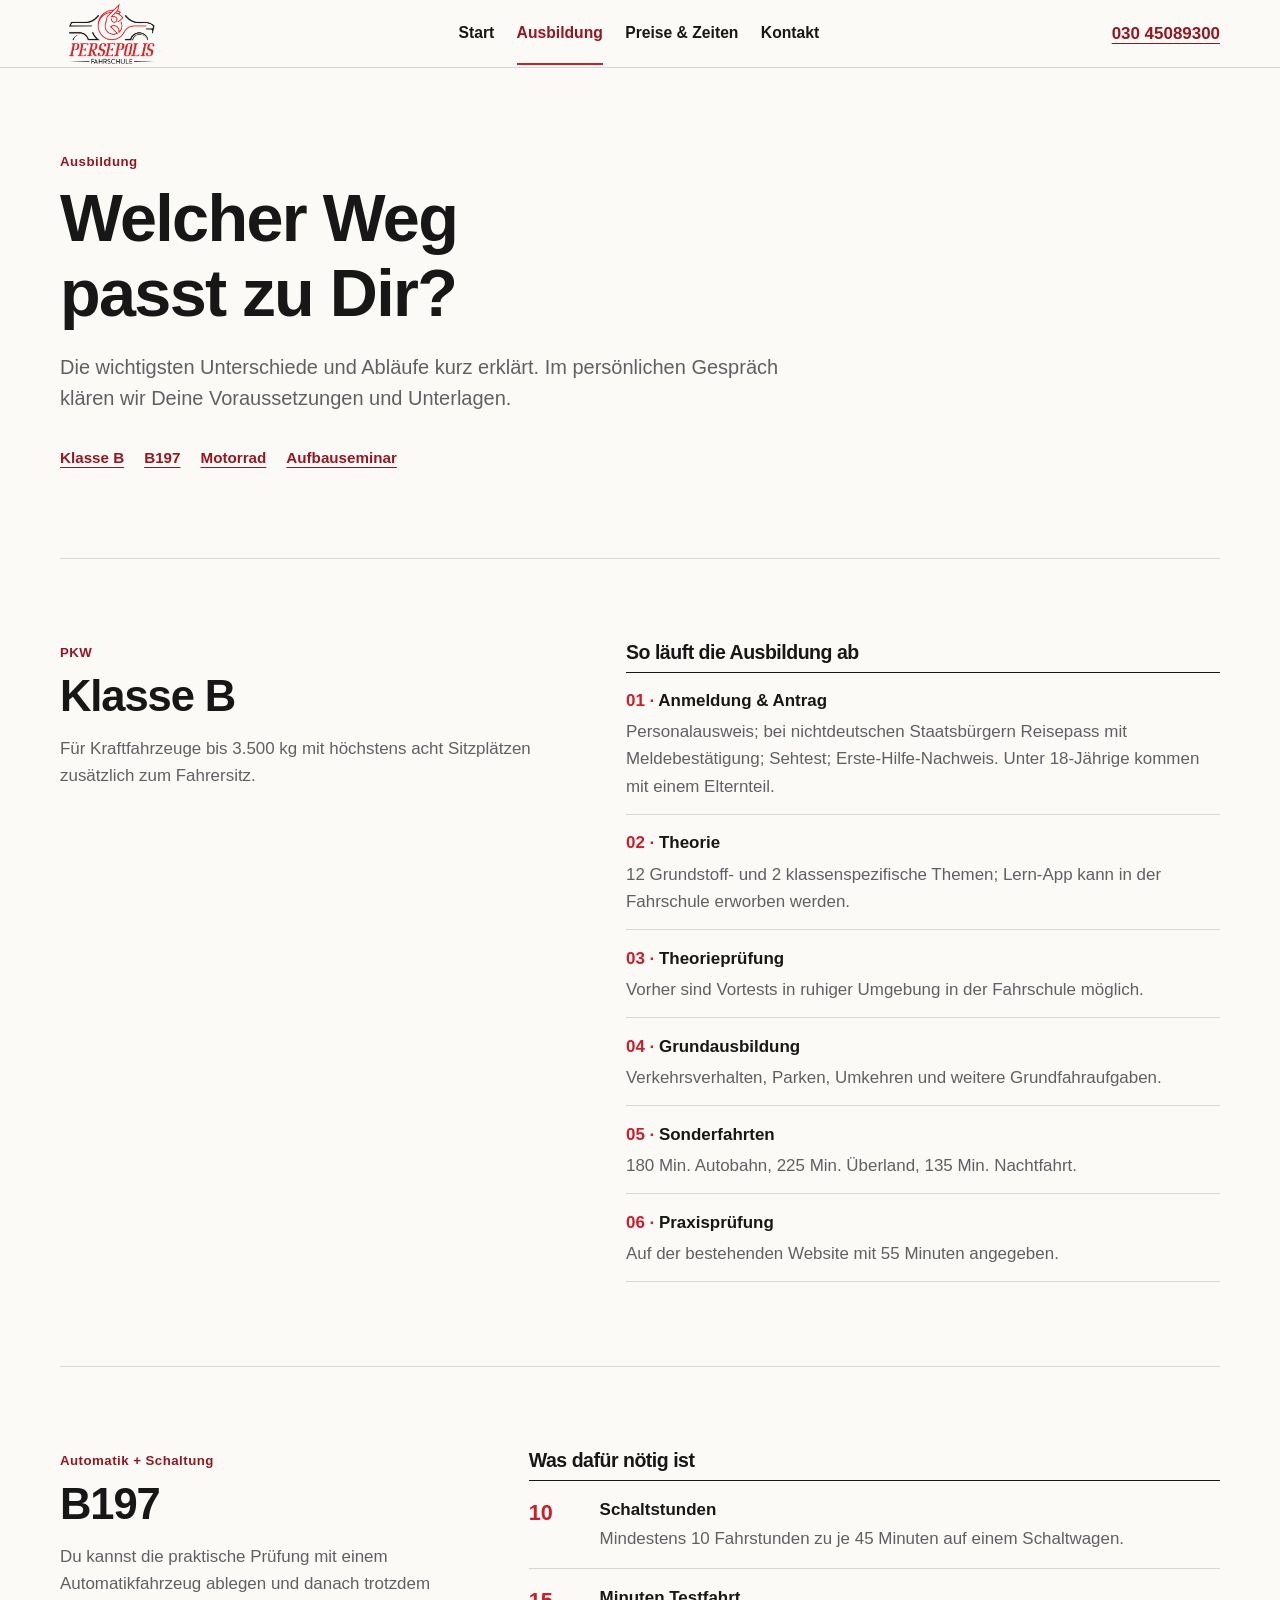
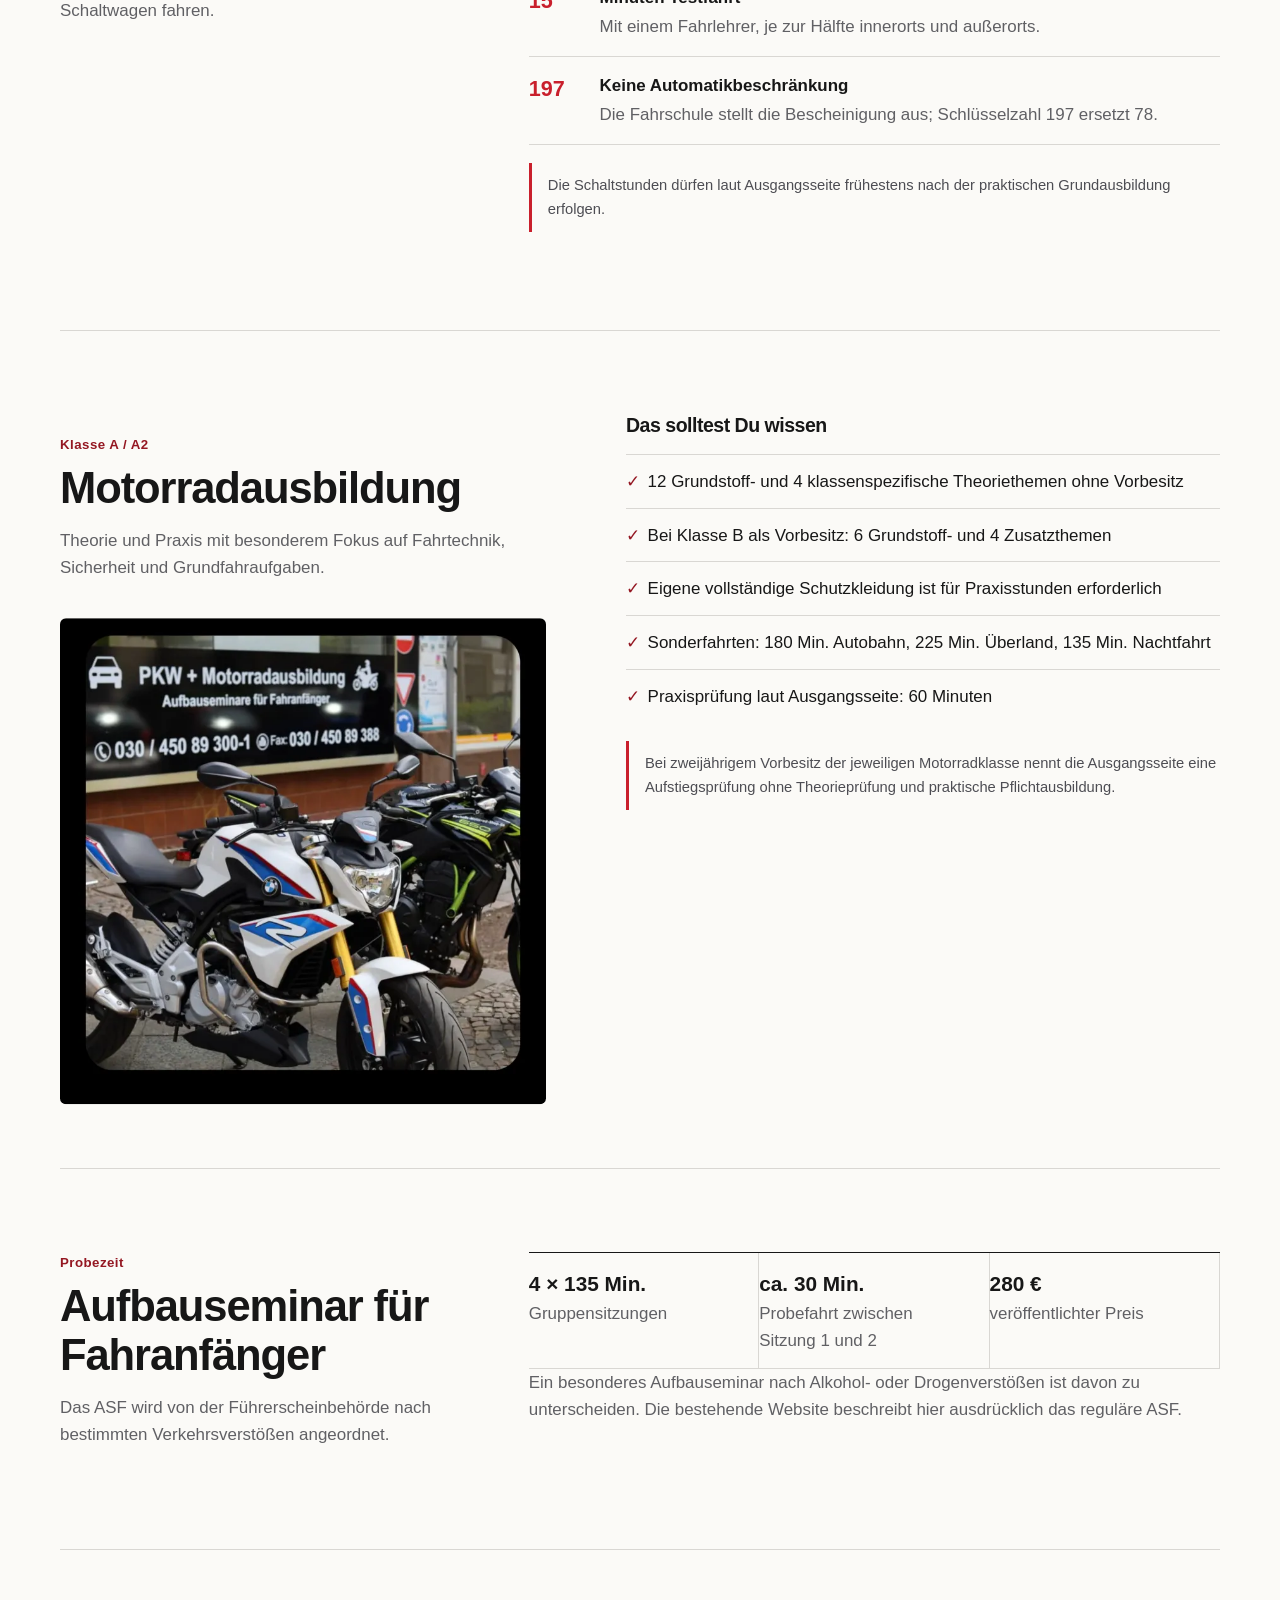
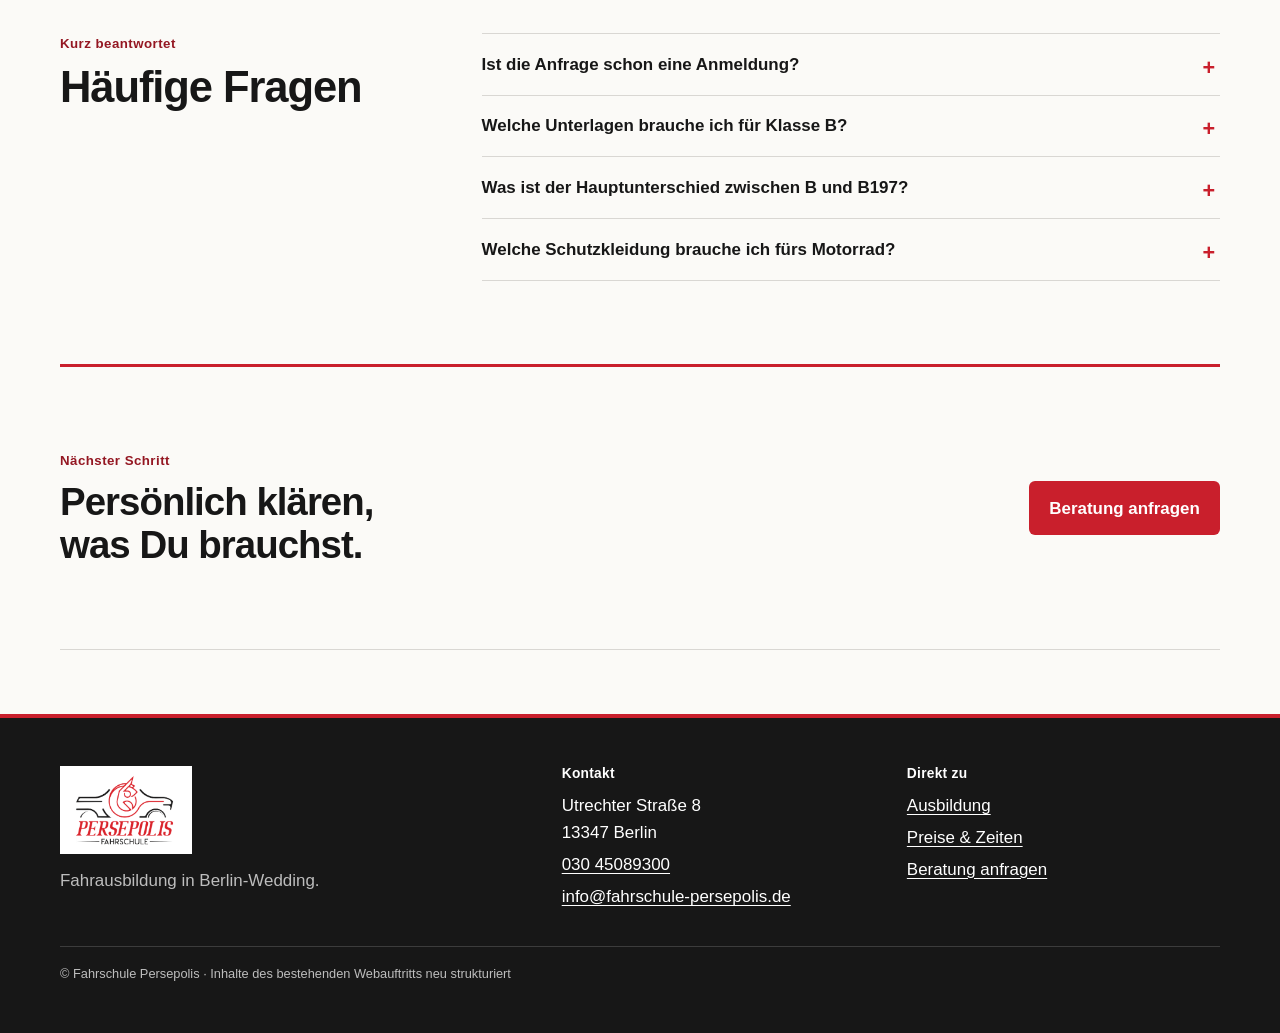
==== commit e1751e91: "Fix responsive image sizing and tablet layouts" ====
--- a/angebote.html
+++ b/angebote.html
@@ -2,7 +2,7 @@
 <html lang="de">
 <head>
   <meta charset="utf-8"><meta name="viewport" content="width=device-width, initial-scale=1"><meta name="description" content="Ausbildung der Fahrschule Persepolis: Klasse B, B197, Motorrad und Aufbauseminar."><title>Ausbildung | Fahrschule Persepolis</title>
-  <link rel="icon" type="image/svg+xml" href="data:image/svg+xml,%3Csvg xmlns='http://www.w3.org/2000/svg' viewBox='0 0 64 64'%3E%3Crect width='64' height='64' rx='14' fill='%23e4212d'/%3E%3Cpath d='M13 38h38l-5-14H21l-8 14Zm5 0v8m28-8v8' fill='none' stroke='white' stroke-width='5' stroke-linecap='round'/%3E%3C/svg%3E"><link rel="stylesheet" href="styles.css"><script src="script.js" defer></script>
+  <link rel="icon" type="image/svg+xml" href="data:image/svg+xml,%3Csvg xmlns='http://www.w3.org/2000/svg' viewBox='0 0 64 64'%3E%3Crect width='64' height='64' rx='14' fill='%23e4212d'/%3E%3Cpath d='M13 38h38l-5-14H21l-8 14Zm5 0v8m28-8v8' fill='none' stroke='white' stroke-width='5' stroke-linecap='round'/%3E%3C/svg%3E"><link rel="stylesheet" href="styles.css?v=20260928-3"><script src="script.js" defer></script>
 </head>
 <body><a class="skip-link" href="#main">Zum Inhalt springen</a>
   <header class="site-header"><div class="nav-wrap"><a class="brand" href="index.html" aria-label="Startseite"><img src="assets/logo.png" alt="Fahrschule Persepolis"></a><button class="menu-button" type="button" aria-expanded="false" aria-controls="site-nav"><span>Menü</span><span class="menu-icon" aria-hidden="true"></span></button><nav id="site-nav" class="site-nav" aria-label="Hauptnavigation"><a href="index.html">Start</a><a aria-current="page" href="angebote.html">Ausbildung</a><a href="preise.html">Preise & Zeiten</a><a href="kontakt.html">Kontakt</a></nav><a class="header-call" href="tel:+493045089300">030 45089300</a></div></header>
--- a/styles.css
+++ b/styles.css
@@ -11,9 +11,9 @@
 }
 
 * { box-sizing: border-box; }
-html { scroll-behavior: smooth; scroll-padding-top: 88px; }
+html { scroll-behavior: smooth; scroll-padding-top: 88px; overflow-x: clip; }
 body { margin: 0; color: var(--ink); background: var(--warm); font-family: "Helvetica Neue", Helvetica, Arial, system-ui, sans-serif; font-size: 1.06rem; line-height: 1.6; -webkit-font-smoothing: antialiased; }
-img { max-width: 100%; display: block; }
+img { max-width: 100%; height: auto; display: block; }
 a { color: inherit; }
 button, input, select, textarea { font: inherit; }
 button, a, input, select, textarea { -webkit-tap-highlight-color: transparent; }
@@ -69,7 +69,7 @@
 .quick-facts dd { margin: 0; font-weight: 680; }
 .quick-facts small { margin-top: .15rem; display: block; color: var(--muted); font-weight: 450; }
 .hero-media { margin: 0; position: relative; }
-.hero-media img { width: 100%; height: 100%; min-height: 360px; max-height: 600px; object-fit: cover; border-radius: 6px; }
+.hero-media img { width: 100%; height: auto; aspect-ratio: 3 / 2; object-fit: cover; border-radius: 6px; }
 .hero-media figcaption { margin-top: .55rem; color: var(--muted); font-size: .82rem; }
 
 .offer-grid { display: grid; border-top: 1px solid var(--ink); }
@@ -125,7 +125,7 @@
 .fact-list p { margin: .15rem 0 0; }
 .notice { padding: .7rem 0 .7rem 1rem; margin-top: 1.15rem; color: #4d4d53; border-left: 3px solid var(--red); font-size: .92rem; }
 .media-title { display: grid; gap: 1.25rem; }
-.media-title img { width: 100%; max-width: 520px; aspect-ratio: 4 / 3; object-fit: cover; border-radius: 6px; }
+.media-title img { width: 100%; max-width: 520px; height: auto; border-radius: 6px; }
 .check-list.large li { padding-top: .8rem; padding-bottom: .8rem; }
 .stat-row { display: grid; border-top: 1px solid var(--ink); }
 .stat-row > div { padding: .85rem 0; border-bottom: 1px solid var(--line); }
@@ -176,7 +176,7 @@
 .contact-card a { width: fit-content; font-weight: 680; text-underline-offset: 4px; }
 .contact-card small { color: var(--muted); }
 .contact-big { font-size: 1.25rem; }
-.contact-image { margin-top: 1.15rem; width: 100%; aspect-ratio: 3 / 2; object-fit: cover; border-radius: 6px; }
+.contact-image { margin-top: 1.15rem; width: 100%; height: auto; border-radius: 6px; }
 .form-panel { padding: 1.5rem; background: var(--soft); border-top: 3px solid var(--red); }
 .form-panel > p:not(.eyebrow) { max-width: 52ch; }
 .form-field { margin-bottom: .9rem; }
@@ -207,8 +207,7 @@
 @media (min-width: 680px) {
   .section { width: min(var(--max), calc(100% - 3rem)); padding-block: 5.2rem; }
   .nav-wrap { width: min(var(--max), calc(100% - 3rem)); }
-  .hero { grid-template-columns: .92fr 1.08fr; gap: 3rem; padding-top: 4rem; }
-  .hero-media { margin-top: 2.25rem; margin-bottom: -1rem; }
+  .hero { padding-top: 4rem; }
   .quick-facts { grid-template-columns: repeat(3, 1fr); }
   .quick-facts > div { padding: .9rem 1rem; display: block; border-right: 1px solid var(--line); }
   .quick-facts > div:first-child { padding-left: 0; }
@@ -230,7 +229,6 @@
   .simple-cta { flex-direction: row; align-items: center; justify-content: space-between; }
   .fee-grid { grid-template-columns: repeat(2, 1fr); column-gap: 2rem; }
   .schedule-grid { grid-template-columns: 1fr 1fr; }
-  .contact-layout { grid-template-columns: .85fr 1.15fr; align-items: start; }
   .form-panel { padding: 2rem; }
   .visit-strip { grid-template-columns: 1fr 1fr auto; }
   .footer-grid { grid-template-columns: 1.5fr 1fr 1fr; }
@@ -242,7 +240,8 @@
   .site-nav a { min-height: 64px; padding: 1px 0 0; border: 0; border-bottom: 2px solid transparent; }
   .site-nav a:hover, .site-nav a[aria-current="page"] { border-bottom-color: var(--red); }
   .header-call { display: inline-flex; color: var(--red-dark); text-underline-offset: 4px; font-weight: 750; }
-  .hero { min-height: 650px; }
+  .hero { min-height: 650px; grid-template-columns: .92fr 1.08fr; gap: 3rem; }
+  .hero-media { margin-top: 2.25rem; margin-bottom: -1rem; }
   .split-heading { grid-template-columns: 1.15fr .85fr; }
   .offer-grid { grid-template-columns: repeat(4, 1fr); }
   .offer-card { grid-template-columns: 1fr; grid-template-rows: auto auto 1fr auto; }
@@ -255,6 +254,7 @@
   .service-section { grid-template-columns: .72fr 1.28fr; gap: 5rem; }
   .service-section:nth-of-type(even) { grid-template-columns: .9fr 1.1fr; }
   .media-title { transform: translateY(1.2rem); }
+  .contact-layout { grid-template-columns: .85fr 1.15fr; align-items: start; }
   .price-row { padding: 0; grid-template-columns: 2fr .8fr .8fr .8fr; gap: 0; }
   .price-row > span { min-height: 70px; padding: .85rem 1rem; align-items: center; justify-content: flex-start; border-right: 1px solid var(--line); }
   .price-row > span:last-child { border-right: 0; }
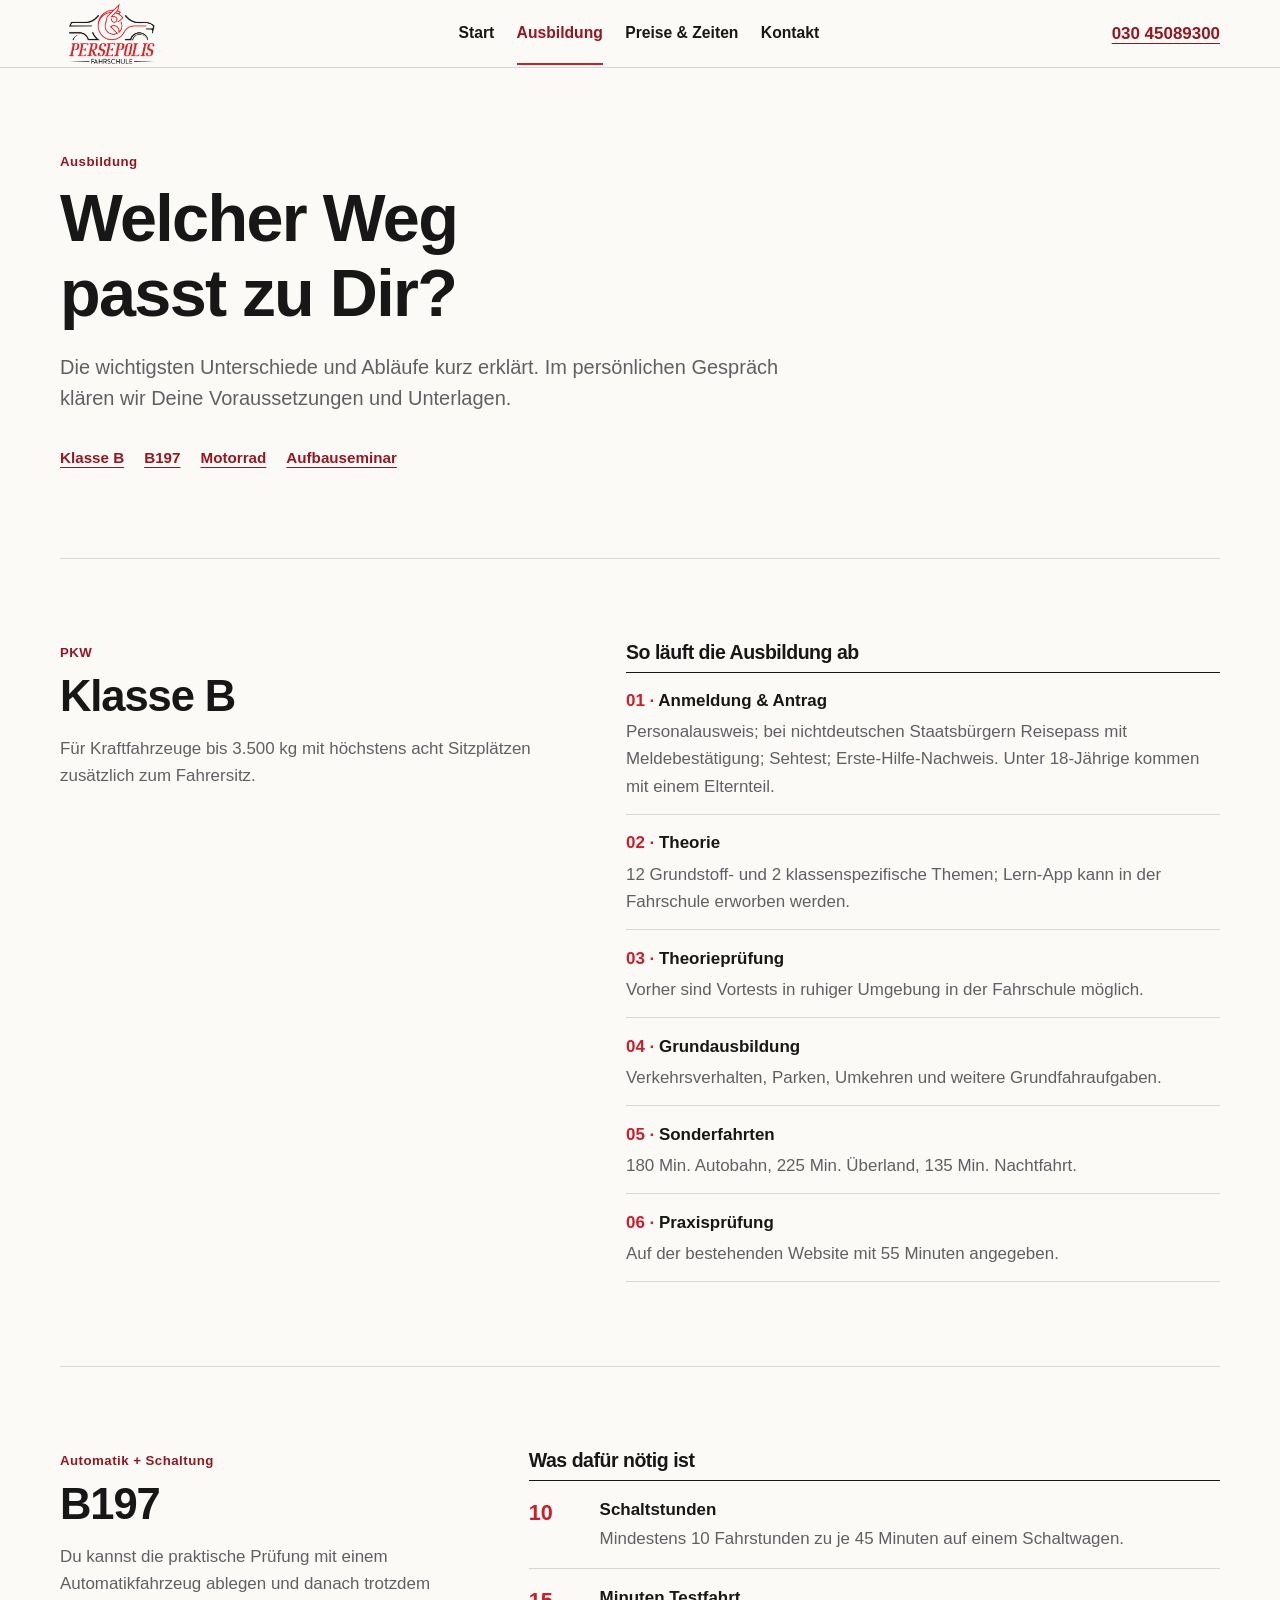
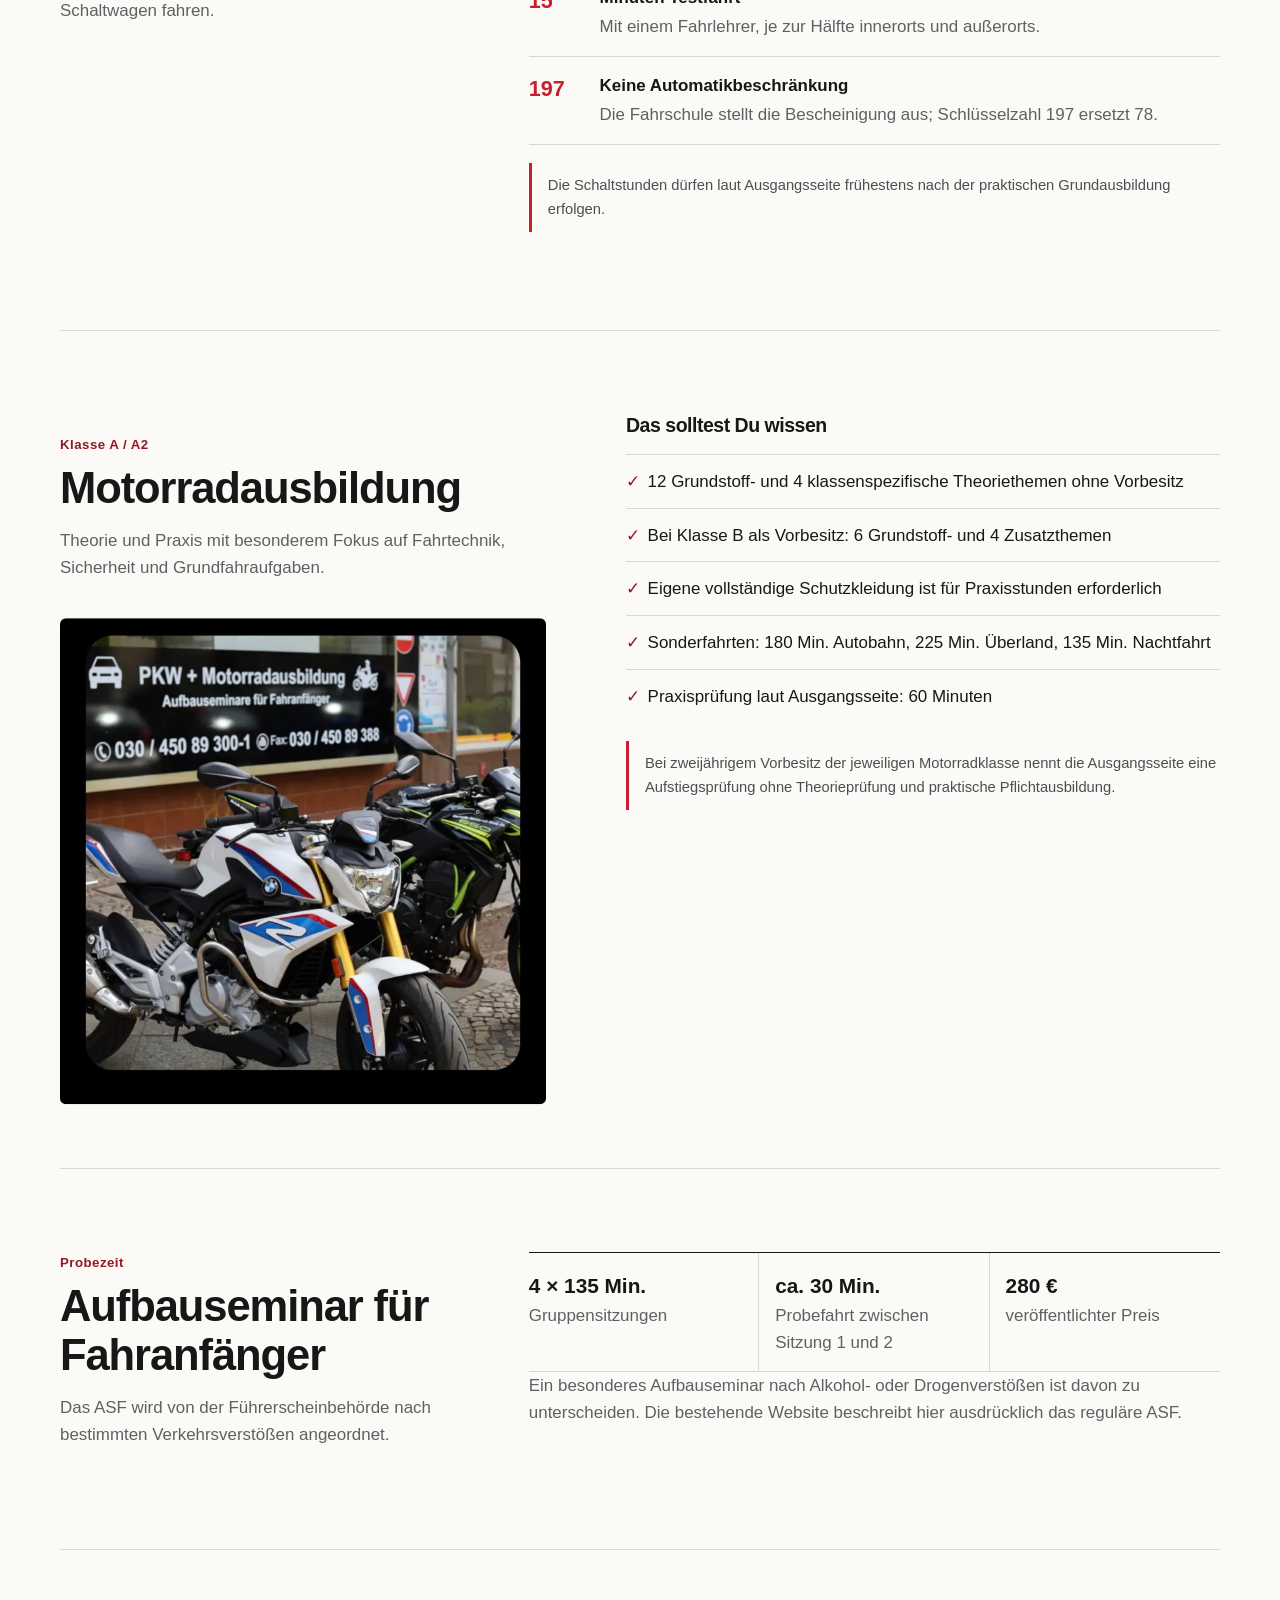
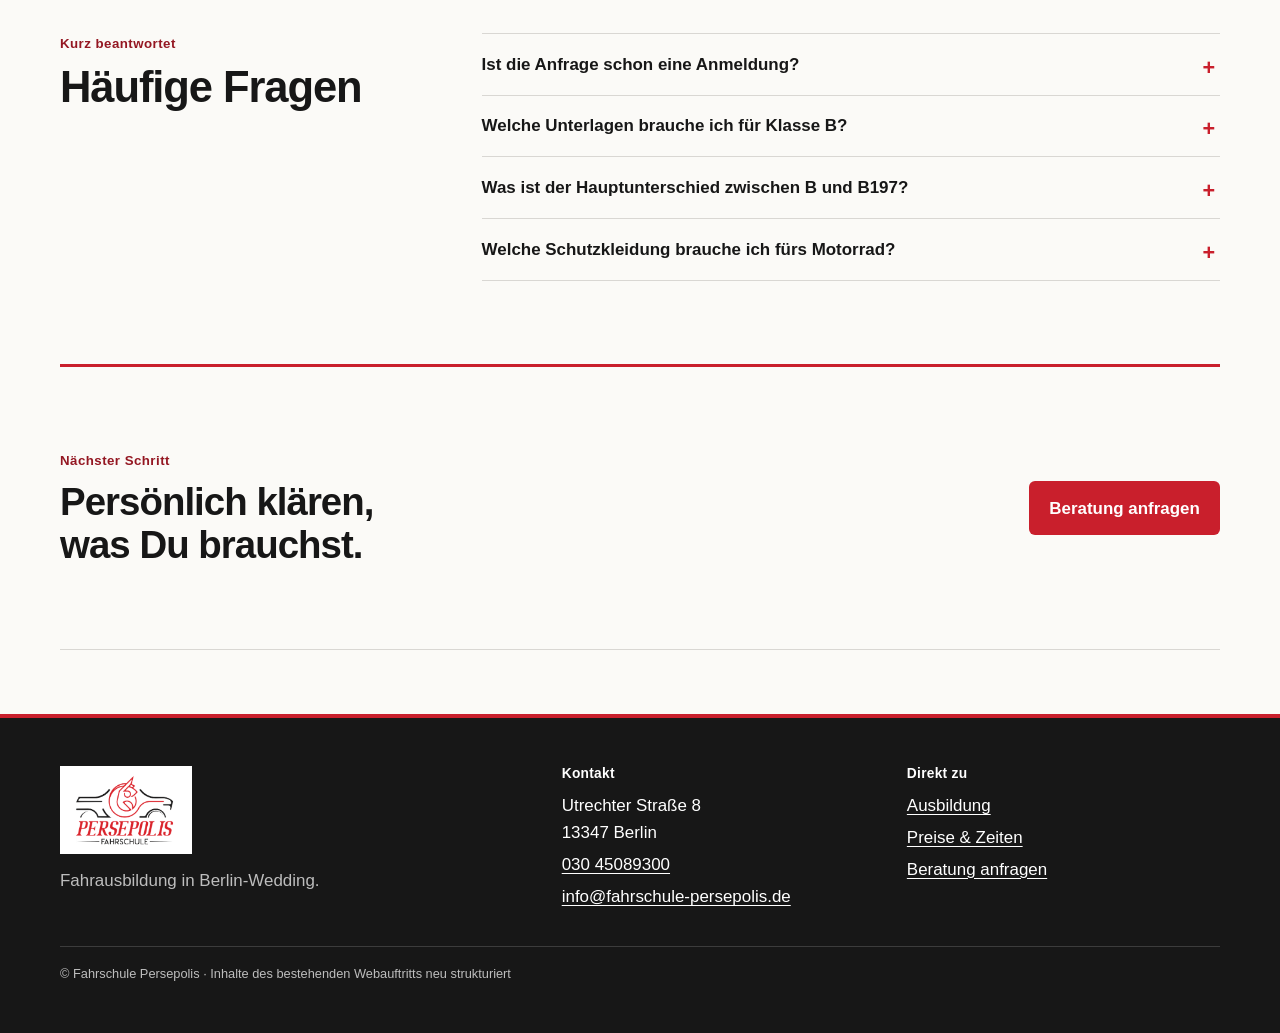
==== commit f2cb37d3: "Fix spacing in tabular layouts" ====
--- a/angebote.html
+++ b/angebote.html
@@ -2,7 +2,7 @@
 <html lang="de">
 <head>
   <meta charset="utf-8"><meta name="viewport" content="width=device-width, initial-scale=1"><meta name="description" content="Ausbildung der Fahrschule Persepolis: Klasse B, B197, Motorrad und Aufbauseminar."><title>Ausbildung | Fahrschule Persepolis</title>
-  <link rel="icon" type="image/svg+xml" href="data:image/svg+xml,%3Csvg xmlns='http://www.w3.org/2000/svg' viewBox='0 0 64 64'%3E%3Crect width='64' height='64' rx='14' fill='%23e4212d'/%3E%3Cpath d='M13 38h38l-5-14H21l-8 14Zm5 0v8m28-8v8' fill='none' stroke='white' stroke-width='5' stroke-linecap='round'/%3E%3C/svg%3E"><link rel="stylesheet" href="styles.css?v=20260928-3"><script src="script.js" defer></script>
+  <link rel="icon" type="image/svg+xml" href="data:image/svg+xml,%3Csvg xmlns='http://www.w3.org/2000/svg' viewBox='0 0 64 64'%3E%3Crect width='64' height='64' rx='14' fill='%23e4212d'/%3E%3Cpath d='M13 38h38l-5-14H21l-8 14Zm5 0v8m28-8v8' fill='none' stroke='white' stroke-width='5' stroke-linecap='round'/%3E%3C/svg%3E"><link rel="stylesheet" href="styles.css?v=20260928-4"><script src="script.js" defer></script>
 </head>
 <body><a class="skip-link" href="#main">Zum Inhalt springen</a>
   <header class="site-header"><div class="nav-wrap"><a class="brand" href="index.html" aria-label="Startseite"><img src="assets/logo.png" alt="Fahrschule Persepolis"></a><button class="menu-button" type="button" aria-expanded="false" aria-controls="site-nav"><span>Menü</span><span class="menu-icon" aria-hidden="true"></span></button><nav id="site-nav" class="site-nav" aria-label="Hauptnavigation"><a href="index.html">Start</a><a aria-current="page" href="angebote.html">Ausbildung</a><a href="preise.html">Preise & Zeiten</a><a href="kontakt.html">Kontakt</a></nav><a class="header-call" href="tel:+493045089300">030 45089300</a></div></header>
--- a/styles.css
+++ b/styles.css
@@ -211,7 +211,7 @@
   .quick-facts { grid-template-columns: repeat(3, 1fr); }
   .quick-facts > div { padding: .9rem 1rem; display: block; border-right: 1px solid var(--line); }
   .quick-facts > div:first-child { padding-left: 0; }
-  .quick-facts > div:last-child { border-right: 0; }
+  .quick-facts > div:last-child { padding-right: 0; border-right: 0; }
   .quick-facts dt { margin-bottom: .35rem; }
   .offer-grid { grid-template-columns: 1fr 1fr; }
   .offer-card { padding: 1.4rem; border-right: 1px solid var(--line); }
@@ -224,7 +224,9 @@
   .info-band { grid-template-columns: 1.2fr .8fr; }
   .info-band .button { width: fit-content; }
   .stat-row { grid-template-columns: repeat(3, 1fr); }
-  .stat-row > div { padding-right: 1rem; border-right: 1px solid var(--line); }
+  .stat-row > div { padding: .95rem 1rem; border-right: 1px solid var(--line); }
+  .stat-row > div:first-child { padding-left: 0; }
+  .stat-row > div:last-child { padding-right: 0; border-right: 0; }
   .faq-section { grid-template-columns: .7fr 1.3fr; }
   .simple-cta { flex-direction: row; align-items: center; justify-content: space-between; }
   .fee-grid { grid-template-columns: repeat(2, 1fr); column-gap: 2rem; }
@@ -262,7 +264,9 @@
   .price-head { display: grid; color: #fff; background: var(--ink); font-weight: 700; }
   .price-head > span { min-height: 50px; }
   .fee-grid { grid-template-columns: repeat(5, 1fr); gap: 0; }
-  .fee-grid article { padding-right: 1rem; border-right: 1px solid #4b4b4b; }
+  .fee-grid article { padding-inline: 1rem; border-right: 1px solid #4b4b4b; }
+  .fee-grid article:first-child { padding-left: 0; }
+  .fee-grid article:last-child { padding-right: 0; border-right: 0; }
   .mobile-actions { display: none; }
   .site-footer { padding-bottom: 3rem; }
 }
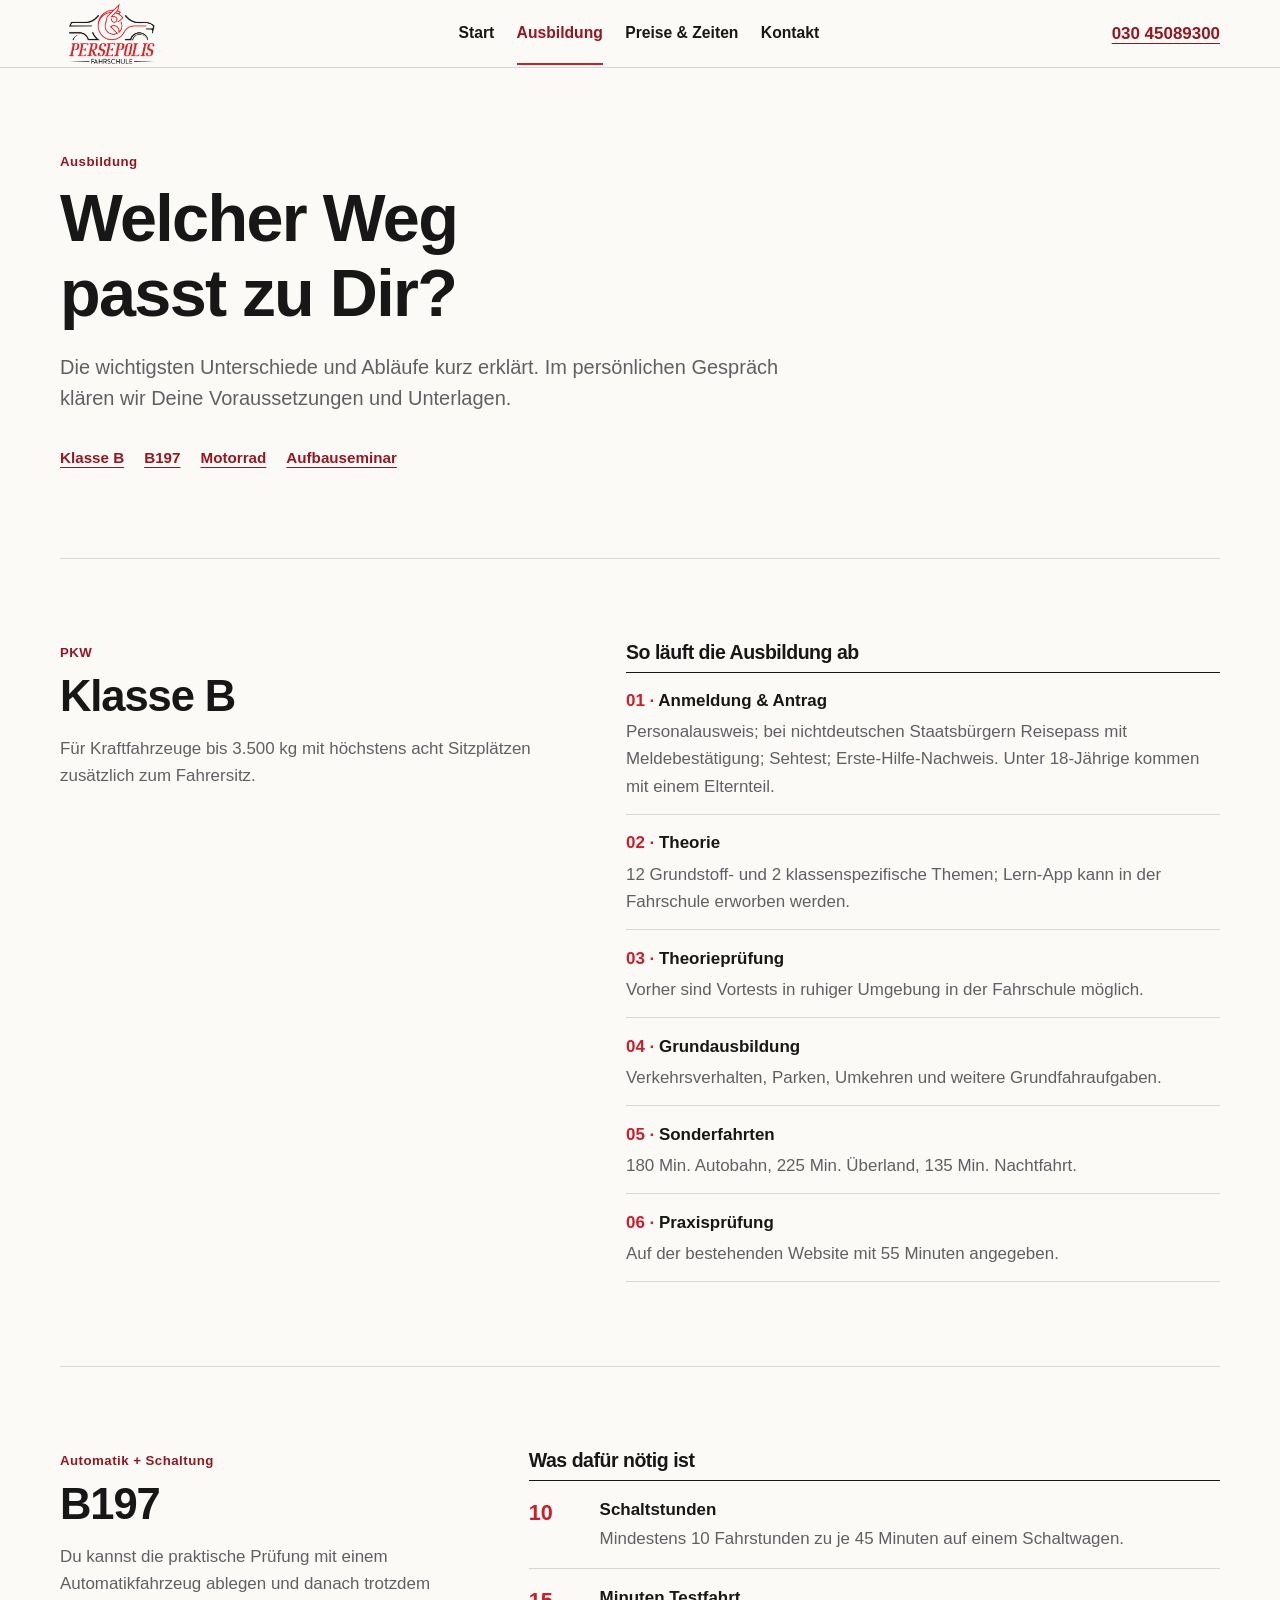
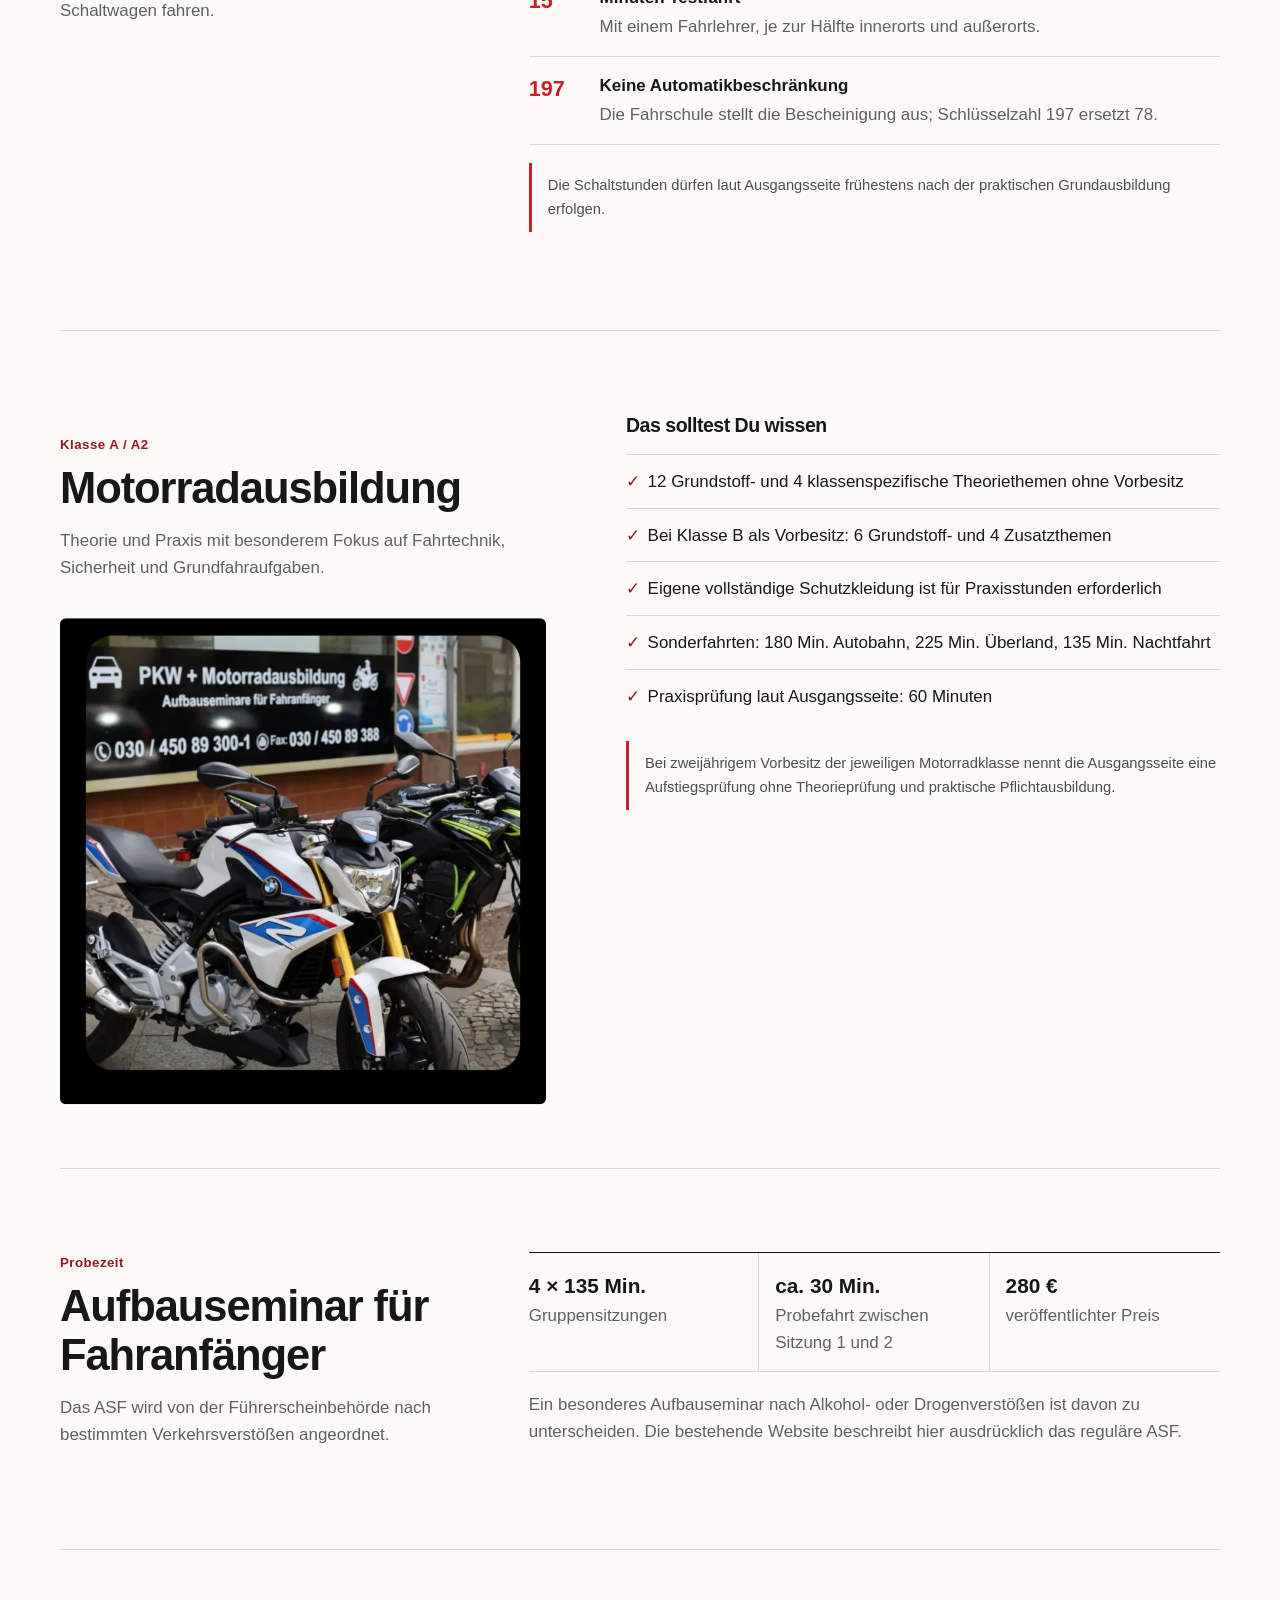
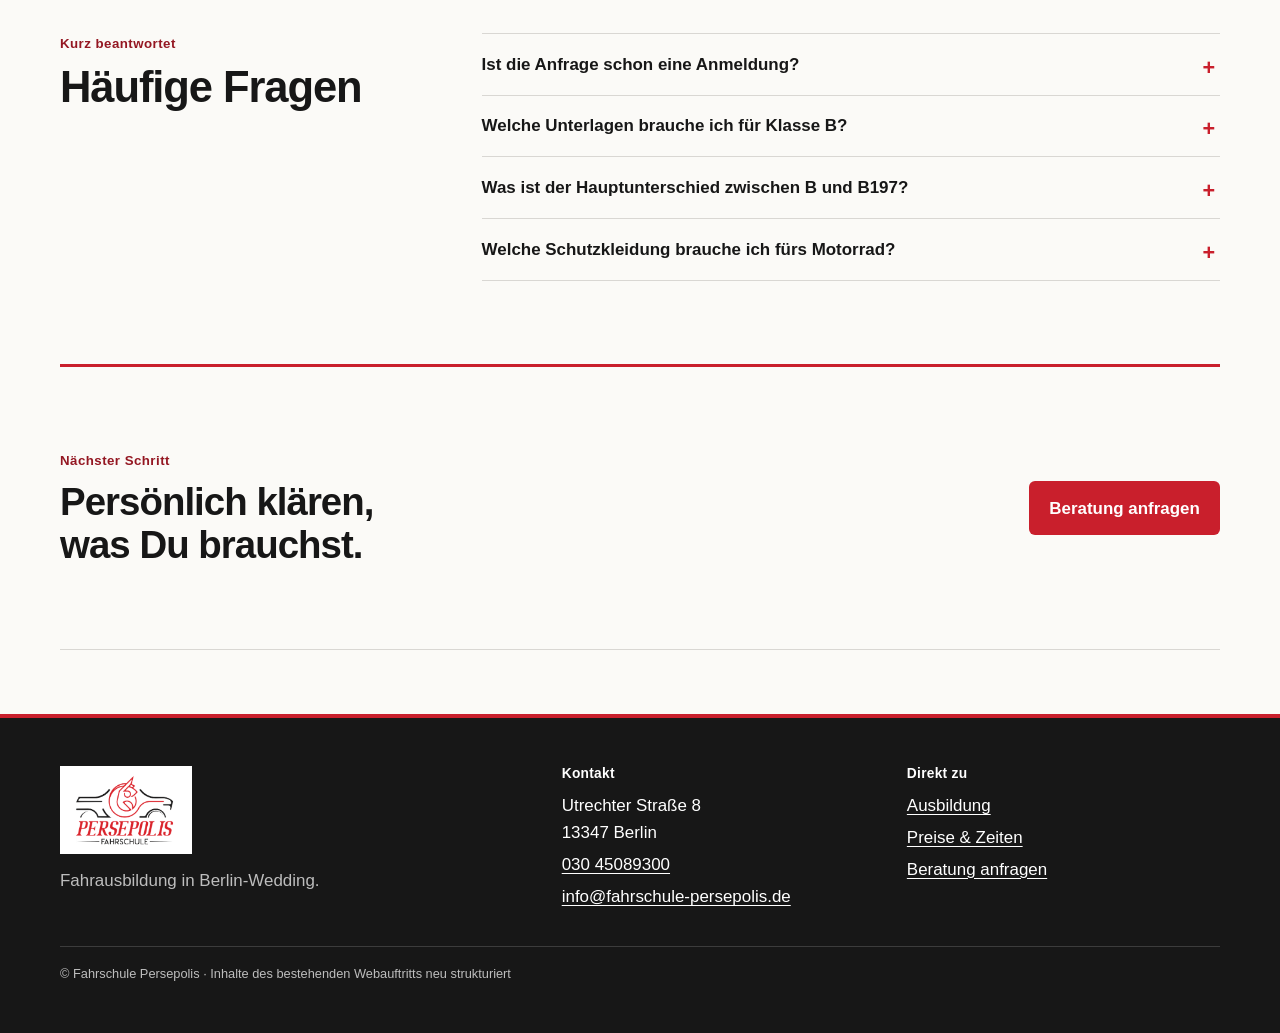
==== commit 8c2242af: "Refine spacing in table-like sections" ====
--- a/angebote.html
+++ b/angebote.html
@@ -2,7 +2,7 @@
 <html lang="de">
 <head>
   <meta charset="utf-8"><meta name="viewport" content="width=device-width, initial-scale=1"><meta name="description" content="Ausbildung der Fahrschule Persepolis: Klasse B, B197, Motorrad und Aufbauseminar."><title>Ausbildung | Fahrschule Persepolis</title>
-  <link rel="icon" type="image/svg+xml" href="data:image/svg+xml,%3Csvg xmlns='http://www.w3.org/2000/svg' viewBox='0 0 64 64'%3E%3Crect width='64' height='64' rx='14' fill='%23e4212d'/%3E%3Cpath d='M13 38h38l-5-14H21l-8 14Zm5 0v8m28-8v8' fill='none' stroke='white' stroke-width='5' stroke-linecap='round'/%3E%3C/svg%3E"><link rel="stylesheet" href="styles.css?v=20260928-4"><script src="script.js" defer></script>
+  <link rel="icon" type="image/svg+xml" href="data:image/svg+xml,%3Csvg xmlns='http://www.w3.org/2000/svg' viewBox='0 0 64 64'%3E%3Crect width='64' height='64' rx='14' fill='%23e4212d'/%3E%3Cpath d='M13 38h38l-5-14H21l-8 14Zm5 0v8m28-8v8' fill='none' stroke='white' stroke-width='5' stroke-linecap='round'/%3E%3C/svg%3E"><link rel="stylesheet" href="styles.css?v=20260929-1"><script src="script.js" defer></script>
 </head>
 <body><a class="skip-link" href="#main">Zum Inhalt springen</a>
   <header class="site-header"><div class="nav-wrap"><a class="brand" href="index.html" aria-label="Startseite"><img src="assets/logo.png" alt="Fahrschule Persepolis"></a><button class="menu-button" type="button" aria-expanded="false" aria-controls="site-nav"><span>Menü</span><span class="menu-icon" aria-hidden="true"></span></button><nav id="site-nav" class="site-nav" aria-label="Hauptnavigation"><a href="index.html">Start</a><a aria-current="page" href="angebote.html">Ausbildung</a><a href="preise.html">Preise & Zeiten</a><a href="kontakt.html">Kontakt</a></nav><a class="header-call" href="tel:+493045089300">030 45089300</a></div></header>
--- a/styles.css
+++ b/styles.css
@@ -127,7 +127,7 @@
 .media-title { display: grid; gap: 1.25rem; }
 .media-title img { width: 100%; max-width: 520px; height: auto; border-radius: 6px; }
 .check-list.large li { padding-top: .8rem; padding-bottom: .8rem; }
-.stat-row { display: grid; border-top: 1px solid var(--ink); }
+.stat-row { margin-bottom: 1.15rem; display: grid; border-top: 1px solid var(--ink); }
 .stat-row > div { padding: .85rem 0; border-bottom: 1px solid var(--line); }
 .stat-row strong, .stat-row span { display: block; }
 .stat-row strong { font-size: 1.3rem; }
@@ -163,7 +163,7 @@
 .fee-grid h3 { margin: .4rem 0 1rem; font-size: 1.03rem; letter-spacing: -.01em; }
 .fee-grid strong { font-size: 1.5rem; }
 .schedule-grid { display: grid; gap: 2rem; }
-.schedule-grid article { border-top: 1px solid var(--ink); }
+.schedule-grid article { padding-top: .8rem; border-top: 1px solid var(--ink); }
 .schedule-grid dl { margin: 0; }
 .schedule-grid dl div { padding: .65rem 0; display: flex; justify-content: space-between; gap: 1rem; border-bottom: 1px solid var(--line); }
 .schedule-grid dt { font-weight: 680; }
@@ -264,7 +264,7 @@
   .price-head { display: grid; color: #fff; background: var(--ink); font-weight: 700; }
   .price-head > span { min-height: 50px; }
   .fee-grid { grid-template-columns: repeat(5, 1fr); gap: 0; }
-  .fee-grid article { padding-inline: 1rem; border-right: 1px solid #4b4b4b; }
+  .fee-grid article { padding: 1.05rem 1rem; border-right: 1px solid #4b4b4b; }
   .fee-grid article:first-child { padding-left: 0; }
   .fee-grid article:last-child { padding-right: 0; border-right: 0; }
   .mobile-actions { display: none; }
